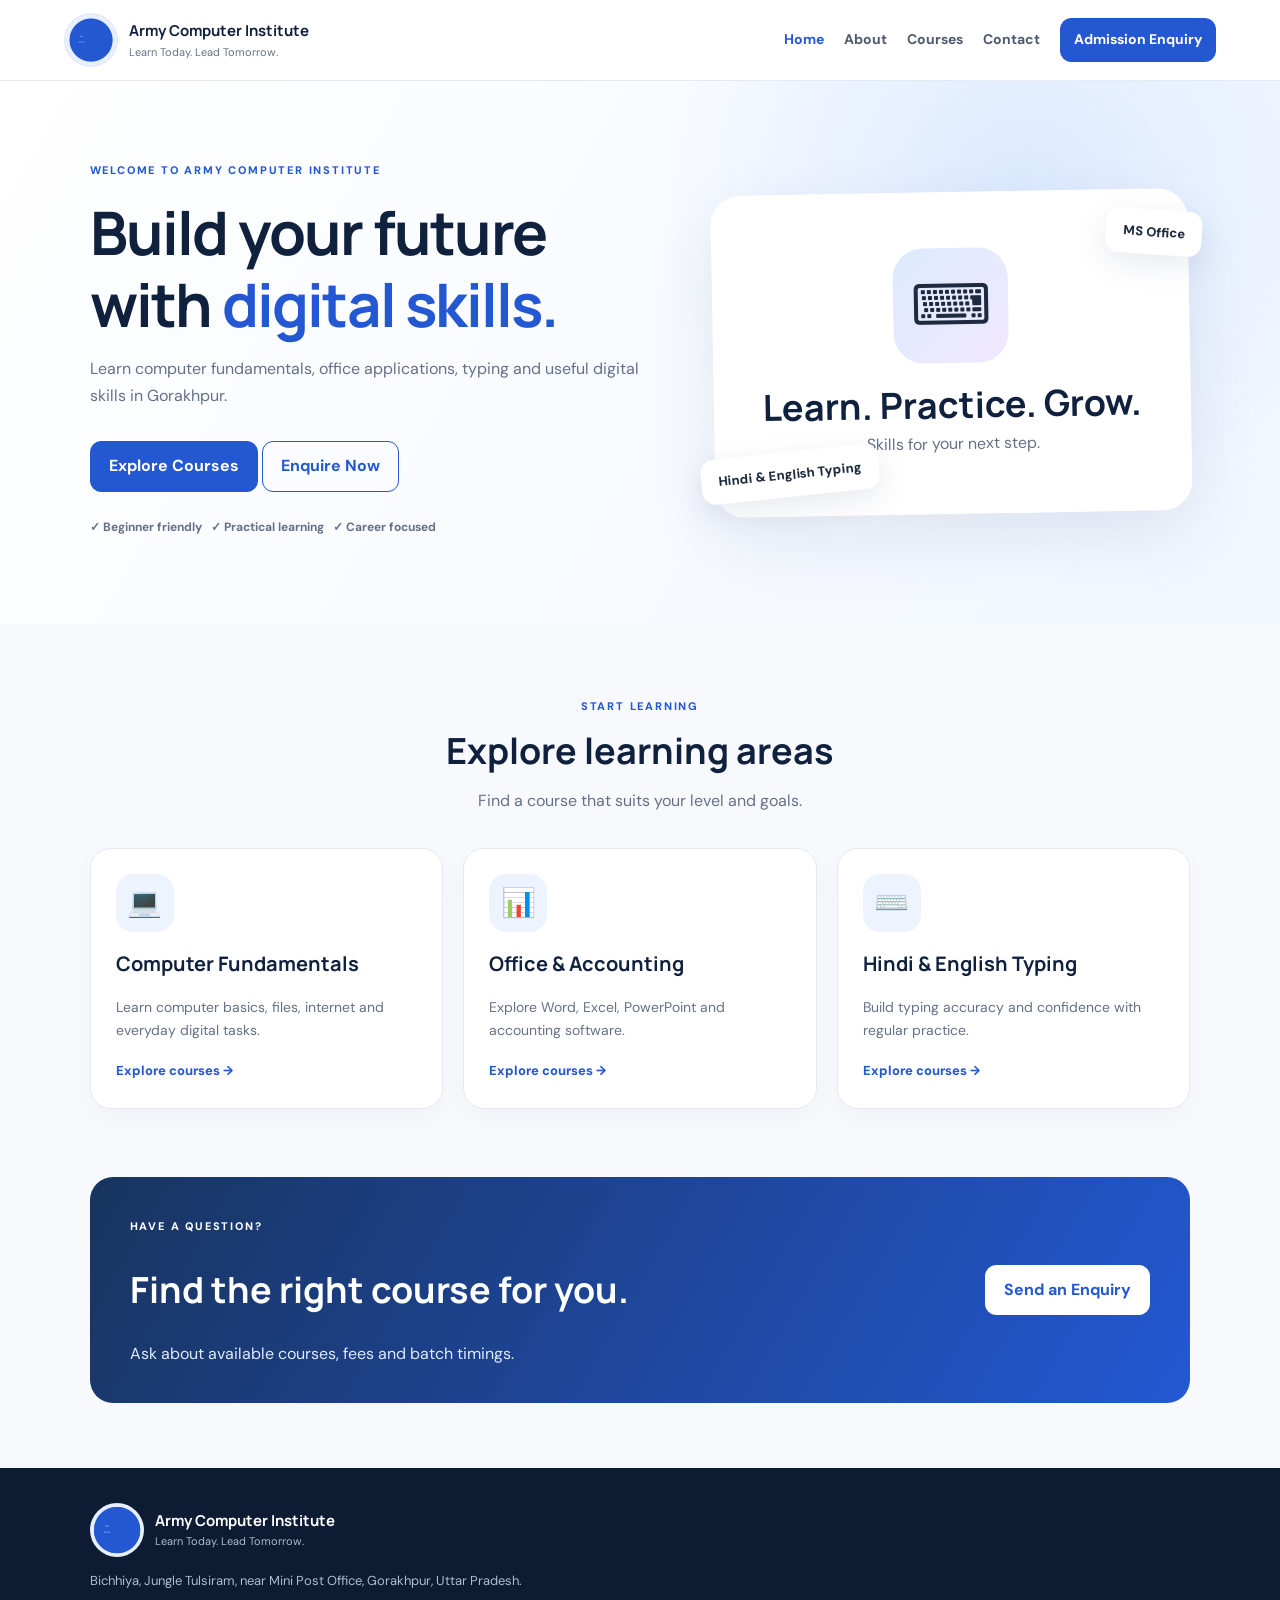
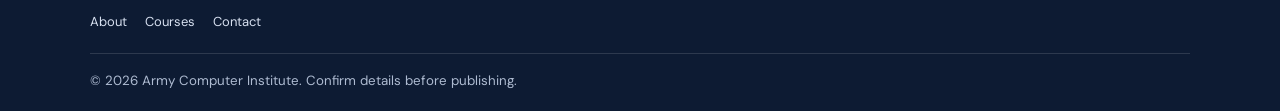
==== index.html @ e4c2ee82 "Add files via upload" ====
<!doctype html>
<html lang="en"><head><meta charset="utf-8"><meta name="viewport" content="width=device-width,initial-scale=1"><title>Army Computer Institute | Gorakhpur</title><meta name="description" content="Army Computer Institute, Gorakhpur"><link rel="stylesheet" href="style.css"></head>
<body>
<header class="header"><a class="brand" href="index.html"><img src="https://raw.githubusercontent.com/Ashu90435/Ranahospital.Pvt.Ltd/main/7r7X40eDjlGUJ5W9hp7Cj-E1MOjRPTJ9r-GnNkoSWgSMCJ8UWKbyt_n__kvrglO5K_FCkZRWvxWpUvMWxnzoPvBnDhtnYgzHVrIO87v7nGGfzzAjzsluw9jUwIS6dEZkWaQte8ikvAFmJSBgccaZaBziY3L7Yx9CqR-CvTW-zD0.jpg" alt="Institute DP" onerror="this.src='assets/institute-logo.jpg'"><span><b>Army Computer Institute</b><small>Learn Today. Lead Tomorrow.</small></span></a><button class="menu" aria-label="Toggle navigation">☰</button><nav><a class="active" href="index.html">Home</a><a href="about.html">About</a><a href="courses.html">Courses</a><a href="contact.html">Contact</a><a class="pill" href="contact.html#enquiry">Admission Enquiry</a></nav></header>
<main><section class="hero"><div><label>WELCOME TO ARMY COMPUTER INSTITUTE</label><h1>Build your future with <em>digital skills.</em></h1><p>Learn computer fundamentals, office applications, typing and useful digital skills in Gorakhpur.</p><a class="btn" href="courses.html">Explore Courses</a> <a class="btn ghost" href="contact.html#enquiry">Enquire Now</a><p class="checks">✓ Beginner friendly &nbsp; ✓ Practical learning &nbsp; ✓ Career focused</p></div><div class="hero-art"><div class="big-icon">⌨</div><h2>Learn. Practice. Grow.</h2><p>Skills for your next step.</p><span class="float one">MS Office</span><span class="float two">Hindi & English Typing</span></div></section>
<section class="section"><div class="heading"><label>START LEARNING</label><h2>Explore learning areas</h2><p>Find a course that suits your level and goals.</p></div><div class="grid"><article class="card"><div class="icon">💻</div><h3>Computer Fundamentals</h3><p>Learn computer basics, files, internet and everyday digital tasks.</p><a href="courses.html#fundamentals">Explore courses →</a></article><article class="card"><div class="icon">📊</div><h3>Office & Accounting</h3><p>Explore Word, Excel, PowerPoint and accounting software.</p><a href="courses.html#office">Explore courses →</a></article><article class="card"><div class="icon">⌨️</div><h3>Hindi & English Typing</h3><p>Build typing accuracy and confidence with regular practice.</p><a href="courses.html#typing">Explore courses →</a></article></div></section>
<section class="callout"><div><label>HAVE A QUESTION?</label><h2>Find the right course for you.</h2><p>Ask about available courses, fees and batch timings.</p></div><a class="btn white" href="contact.html#enquiry">Send an Enquiry</a></section></main>
<footer><div class="foot-brand"><img src="https://raw.githubusercontent.com/Ashu90435/Ranahospital.Pvt.Ltd/main/7r7X40eDjlGUJ5W9hp7Cj-E1MOjRPTJ9r-GnNkoSWgSMCJ8UWKbyt_n__kvrglO5K_FCkZRWvxWpUvMWxnzoPvBnDhtnYgzHVrIO87v7nGGfzzAjzsluw9jUwIS6dEZkWaQte8ikvAFmJSBgccaZaBziY3L7Yx9CqR-CvTW-zD0.jpg" alt="" onerror="this.src='assets/institute-logo.jpg'"><div><b>Army Computer Institute</b><small>Learn Today. Lead Tomorrow.</small></div></div><p>Bichhiya, Jungle Tulsiram, near Mini Post Office, Gorakhpur, Uttar Pradesh.</p><div class="foot-links"><a href="about.html">About</a><a href="courses.html">Courses</a><a href="contact.html">Contact</a></div><small>© <span class="year"></span> Army Computer Institute. Confirm details before publishing.</small></footer><script src="script.js"></script></body></html>
---- style.css ----
@import url('https://fonts.googleapis.com/css2?family=DM+Sans:wght@400;500;600;700&family=Manrope:wght@400;500;600;700;800&display=swap');
:root{--blue:#2458d3;--navy:#10213d;--ink:#1d2a40;--muted:#657188;--line:#e4eaf2;--bg:#f7f9fd}*{box-sizing:border-box}html{scroll-behavior:smooth}body{margin:0;background:var(--bg);color:var(--ink);font-family:'DM Sans',Arial,sans-serif;line-height:1.65}a{color:inherit;text-decoration:none}h1,h2,h3{font-family:Manrope,Arial,sans-serif;color:var(--navy);line-height:1.2}h1{font-size:clamp(36px,5vw,60px);letter-spacing:-1.8px;margin:14px 0}h1 em{font-style:normal;color:var(--blue)}h2{font-size:clamp(26px,3vw,36px)}h3{font-size:20px}.header{position:sticky;top:0;z-index:10;display:flex;justify-content:space-between;align-items:center;gap:18px;padding:13px 5vw;background:#ffffffed;border-bottom:1px solid var(--line);backdrop-filter:blur(10px)}.brand{display:flex;align-items:center;gap:11px}.brand img,.foot-brand img{width:54px;height:54px;object-fit:cover;border-radius:50%;border:2px solid #e3eaff;background:#fff}.brand span,.foot-brand div{display:flex;flex-direction:column;line-height:1.3}.brand b,.foot-brand b{font-family:Manrope,sans-serif;font-size:15px;color:var(--navy)}.brand small,.foot-brand small{font-size:11px;color:var(--muted);margin-top:4px}.header nav{display:flex;align-items:center;gap:20px;font-size:14px;font-weight:700}.header nav a:not(.pill){color:#4e5a70}.header nav a.active,.header nav a:hover{color:var(--blue)}.pill,.btn{display:inline-flex;justify-content:center;align-items:center;padding:11px 18px;border-radius:11px;background:var(--blue);border:1px solid var(--blue);color:#fff!important;font-weight:700;cursor:pointer}.pill{padding:9px 13px}.btn:hover,.pill:hover{filter:brightness(1.08);transform:translateY(-1px)}.ghost{background:transparent;color:var(--blue)!important}.menu{display:none;border:0;border-radius:9px;padding:7px 12px;font-size:22px;background:#edf2ff}.hero{display:grid;grid-template-columns:1.1fr .9fr;gap:40px;align-items:center;padding:75px 7vw;min-height:500px;background:radial-gradient(circle at 80% 20%,#dceaff,transparent 33%),linear-gradient(120deg,#fff,#f1f6ff)}label{font-size:11px;font-weight:800;letter-spacing:1.8px;color:var(--blue)}.hero p,.page-hero p,.heading p,.callout p{color:var(--muted);font-size:16px}.hero .btn{margin-top:16px}.checks{font-size:12px!important;font-weight:700;margin-top:26px}.hero-art{position:relative;text-align:center;background:white;border:1px solid #fff;border-radius:30px;padding:55px 20px;box-shadow:0 25px 70px #142e5917;transform:rotate(-1deg)}.big-icon{display:grid;place-items:center;width:115px;height:115px;border-radius:30px;margin:auto;background:linear-gradient(135deg,#dceaff,#f1e8ff);font-size:56px}.hero-art h2{margin:20px 0 5px}.hero-art p{margin:0}.float{position:absolute;padding:12px 17px;border-radius:13px;background:#fff;box-shadow:0 10px 30px #132e5c18;font-weight:800;font-size:13px}.float.one{top:20px;right:-15px;transform:rotate(5deg)}.float.two{bottom:18px;left:-15px;transform:rotate(-5deg)}.section{padding:68px 7vw}.heading{text-align:center;margin:0 auto 34px;max-width:650px}.heading h2{margin:10px 0}.grid{display:grid;grid-template-columns:repeat(3,minmax(0,1fr));gap:20px}.card{background:white;border:1px solid var(--line);border-radius:21px;padding:25px;box-shadow:0 8px 28px #14243c08}.card p{font-size:14px;color:var(--muted)}.card>a{color:var(--blue);font-size:13px;font-weight:800}.icon{display:grid;place-items:center;width:58px;height:58px;background:#edf3ff;border-radius:17px;font-size:28px;margin-bottom:16px}.callout{margin:0 7vw 65px;padding:35px 40px;border-radius:23px;background:linear-gradient(120deg,#18345f,#2458d3);display:flex;justify-content:space-between;align-items:center;gap:25px;color:#fff}.callout h2,.callout label{color:#fff}.callout p{color:#e0e9ff;margin-bottom:0}.btn.white{background:#fff;color:var(--blue)!important;border-color:#fff}.page-hero{text-align:center;padding:60px 22px;background:linear-gradient(135deg,#edf4ff,#fff)}.page-hero h1{font-size:clamp(34px,4.5vw,50px)}.page-hero p{max-width:700px;margin:auto}.about{display:grid;grid-template-columns:.8fr 1.2fr;gap:45px;align-items:center}.photo-frame{padding:14px;border-radius:25px;background:#e5eeff}.photo-frame img{width:100%;height:370px;object-fit:cover;border-radius:16px;background:#fff}.info{display:flex;gap:15px;padding:10px 0;border-bottom:1px solid var(--line)}.info b{min-width:100px;color:var(--navy)}.info span{color:var(--muted)}.filters{display:flex;justify-content:center;flex-wrap:wrap;gap:10px;margin-bottom:28px}.filter{border:1px solid var(--line);border-radius:30px;background:white;padding:10px 18px;font-weight:700;cursor:pointer}.filter.active{background:var(--blue);color:white;border-color:var(--blue)}.tag{display:inline-block;padding:4px 9px;border-radius:30px;background:#edf3ff;color:var(--blue);font-size:11px;text-transform:uppercase;font-weight:800}.course[hidden]{display:none}.notice{background:#fff8e7;color:#70551b;border:1px solid #f1dfad;border-radius:12px;padding:14px;font-size:13px;margin-top:24px}.contact-layout{display:grid;grid-template-columns:.85fr 1.15fr;gap:24px;align-items:start}.form{display:flex;flex-direction:column;gap:9px}.form label{letter-spacing:0;font-size:13px}.form input,.form select,.form textarea{width:100%;padding:12px;border:1px solid #d7e0ee;border-radius:10px;font:inherit;margin-bottom:6px}.muted{color:var(--muted)}.small{font-size:12px}footer{background:#0d1b33;color:#d7e0f0;padding:35px 7vw 20px}footer p{color:#aebbd1;font-size:13px}.foot-brand{display:flex;align-items:center;gap:11px}.foot-brand img{border:0}.foot-brand b{color:white}.foot-brand small{color:#aebbd1}.foot-links{display:flex;gap:18px;margin:20px 0;font-size:13px}footer>small{display:block;border-top:1px solid #ffffff22;padding-top:16px;color:#aebbd1}
@media(max-width:850px){.header{flex-wrap:wrap}.menu{display:block}.header nav{display:none;flex-basis:100%;flex-direction:column;align-items:stretch;gap:6px;padding:10px 0}.header nav.open{display:flex}.header nav a:not(.pill){padding:8px}.hero{grid-template-columns:1fr;padding:50px 6vw;gap:28px}.grid{grid-template-columns:repeat(2,minmax(0,1fr))}.about,.contact-layout{grid-template-columns:1fr}.photo-frame{max-width:500px}.callout{margin:0 5vw 45px;align-items:flex-start;flex-direction:column}}
@media(max-width:560px){.brand img{width:45px;height:45px}.brand b{font-size:13px}.hero{padding:42px 22px}.grid{grid-template-columns:1fr}.section{padding:48px 20px}.page-hero{padding:45px 20px}.callout{padding:26px;margin-left:20px;margin-right:20px}.float.one{right:-6px}.float.two{left:-6px}.photo-frame img{height:280px}.info{flex-direction:column;gap:3px}footer{padding:28px 22px 18px}}
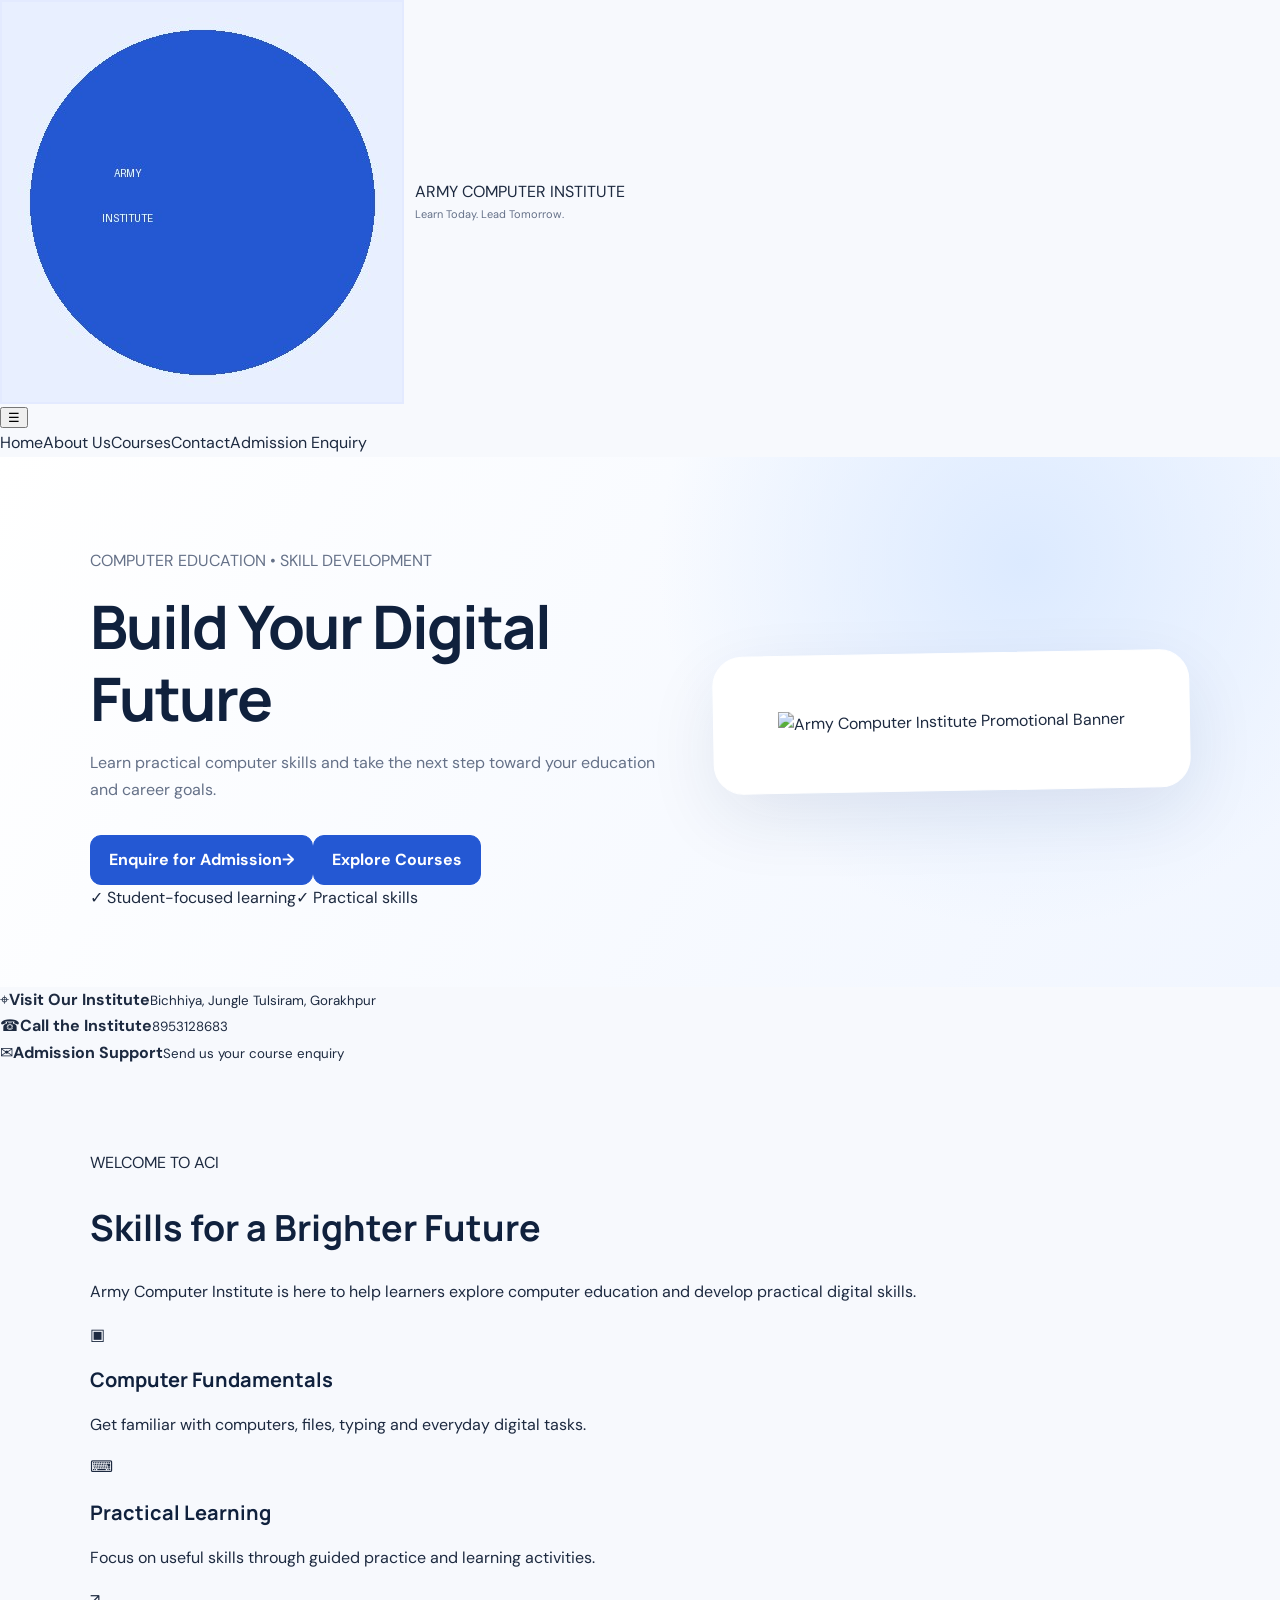
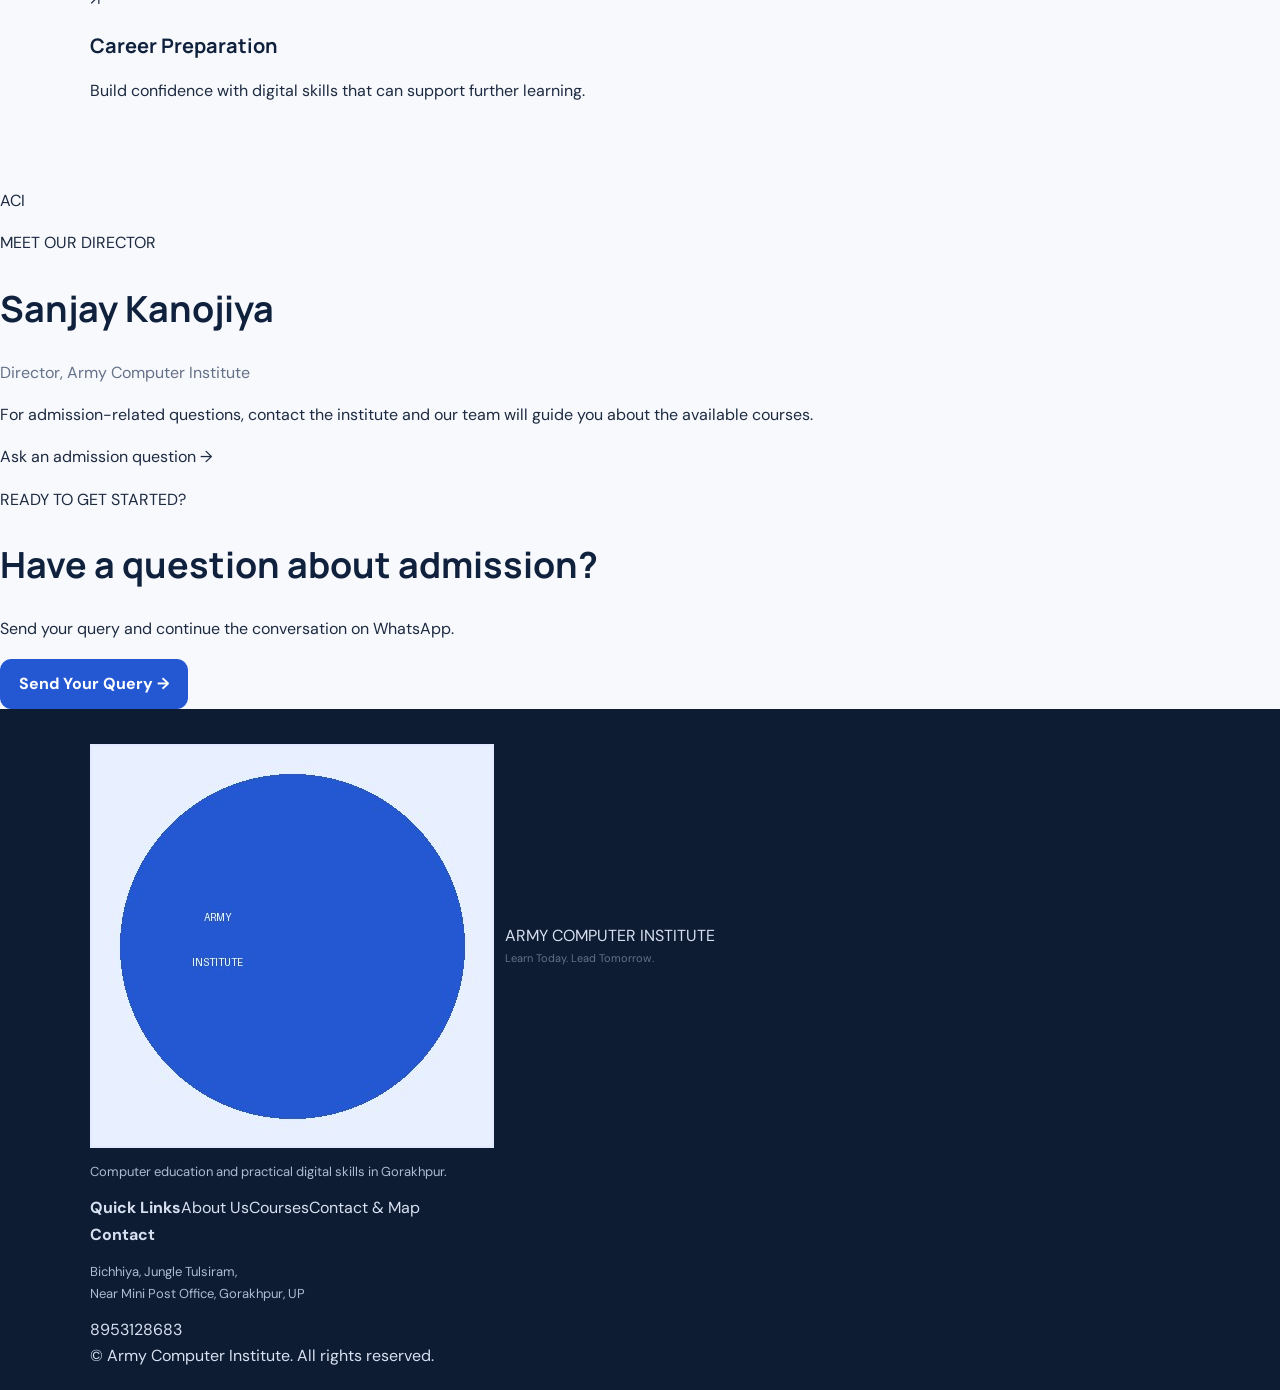
==== commit 8195b4c4: "Update index.html" ====
--- a/index.html
+++ b/index.html
@@ -1,8 +1,15 @@
 <!doctype html>
-<html lang="en"><head><meta charset="utf-8"><meta name="viewport" content="width=device-width,initial-scale=1"><title>Army Computer Institute | Gorakhpur</title><meta name="description" content="Army Computer Institute, Gorakhpur"><link rel="stylesheet" href="style.css"></head>
-<body>
-<header class="header"><a class="brand" href="index.html"><img src="https://raw.githubusercontent.com/Ashu90435/Ranahospital.Pvt.Ltd/main/7r7X40eDjlGUJ5W9hp7Cj-E1MOjRPTJ9r-GnNkoSWgSMCJ8UWKbyt_n__kvrglO5K_FCkZRWvxWpUvMWxnzoPvBnDhtnYgzHVrIO87v7nGGfzzAjzsluw9jUwIS6dEZkWaQte8ikvAFmJSBgccaZaBziY3L7Yx9CqR-CvTW-zD0.jpg" alt="Institute DP" onerror="this.src='assets/institute-logo.jpg'"><span><b>Army Computer Institute</b><small>Learn Today. Lead Tomorrow.</small></span></a><button class="menu" aria-label="Toggle navigation">☰</button><nav><a class="active" href="index.html">Home</a><a href="about.html">About</a><a href="courses.html">Courses</a><a href="contact.html">Contact</a><a class="pill" href="contact.html#enquiry">Admission Enquiry</a></nav></header>
-<main><section class="hero"><div><label>WELCOME TO ARMY COMPUTER INSTITUTE</label><h1>Build your future with <em>digital skills.</em></h1><p>Learn computer fundamentals, office applications, typing and useful digital skills in Gorakhpur.</p><a class="btn" href="courses.html">Explore Courses</a> <a class="btn ghost" href="contact.html#enquiry">Enquire Now</a><p class="checks">✓ Beginner friendly &nbsp; ✓ Practical learning &nbsp; ✓ Career focused</p></div><div class="hero-art"><div class="big-icon">⌨</div><h2>Learn. Practice. Grow.</h2><p>Skills for your next step.</p><span class="float one">MS Office</span><span class="float two">Hindi & English Typing</span></div></section>
-<section class="section"><div class="heading"><label>START LEARNING</label><h2>Explore learning areas</h2><p>Find a course that suits your level and goals.</p></div><div class="grid"><article class="card"><div class="icon">💻</div><h3>Computer Fundamentals</h3><p>Learn computer basics, files, internet and everyday digital tasks.</p><a href="courses.html#fundamentals">Explore courses →</a></article><article class="card"><div class="icon">📊</div><h3>Office & Accounting</h3><p>Explore Word, Excel, PowerPoint and accounting software.</p><a href="courses.html#office">Explore courses →</a></article><article class="card"><div class="icon">⌨️</div><h3>Hindi & English Typing</h3><p>Build typing accuracy and confidence with regular practice.</p><a href="courses.html#typing">Explore courses →</a></article></div></section>
-<section class="callout"><div><label>HAVE A QUESTION?</label><h2>Find the right course for you.</h2><p>Ask about available courses, fees and batch timings.</p></div><a class="btn white" href="contact.html#enquiry">Send an Enquiry</a></section></main>
-<footer><div class="foot-brand"><img src="https://raw.githubusercontent.com/Ashu90435/Ranahospital.Pvt.Ltd/main/7r7X40eDjlGUJ5W9hp7Cj-E1MOjRPTJ9r-GnNkoSWgSMCJ8UWKbyt_n__kvrglO5K_FCkZRWvxWpUvMWxnzoPvBnDhtnYgzHVrIO87v7nGGfzzAjzsluw9jUwIS6dEZkWaQte8ikvAFmJSBgccaZaBziY3L7Yx9CqR-CvTW-zD0.jpg" alt="" onerror="this.src='assets/institute-logo.jpg'"><div><b>Army Computer Institute</b><small>Learn Today. Lead Tomorrow.</small></div></div><p>Bichhiya, Jungle Tulsiram, near Mini Post Office, Gorakhpur, Uttar Pradesh.</p><div class="foot-links"><a href="about.html">About</a><a href="courses.html">Courses</a><a href="contact.html">Contact</a></div><small>© <span class="year"></span> Army Computer Institute. Confirm details before publishing.</small></footer><script src="script.js"></script></body></html>+<html lang="en">
+<head>
+<meta charset="utf-8"><meta name="viewport" content="width=device-width, initial-scale=1">
+<title>Army Computer Institute | Gorakhpur</title><link rel="stylesheet" href="style.css">
+<style>.brand-icon.logo-image-wrap{display:inline-flex;align-items:center;justify-content:center;overflow:hidden;padding:0;background:transparent}.brand-icon.logo-image-wrap img{display:block;width:100%;height:100%;object-fit:cover;border-radius:inherit}</style>
+</head><body>
+<header class="topbar"><a class="brand" href="index.html"><span class="brand-icon logo-image-wrap"><img src="assets/institute-logo.jpg" alt="Army Computer Institute logo"></span><span>ARMY COMPUTER INSTITUTE<small>Learn Today. Lead Tomorrow.</small></span></a><button class="menu-toggle" aria-label="Toggle menu" onclick="document.querySelector('.nav').classList.toggle('show')">☰</button><nav class="nav"><a class="active" href="index.html">Home</a><a href="about.html">About Us</a><a href="courses.html">Courses</a><a href="contact.html">Contact</a><a class="nav-cta" href="contact.html#enquiry">Admission Enquiry</a></nav></header>
+<main>
+<section class="hero"><div class="hero-content"><p class="eyebrow">COMPUTER EDUCATION • SKILL DEVELOPMENT</p><h1>Build Your <span>Digital Future</span></h1><p class="hero-copy">Learn practical computer skills and take the next step toward your education and career goals.</p><div class="hero-actions"><a class="btn primary" href="contact.html#enquiry">Enquire for Admission <span>→</span></a><a class="btn outline" href="courses.html">Explore Courses</a></div><div class="hero-meta"><span>✓ Student-focused learning</span><span>✓ Practical skills</span></div></div><div class="hero-art banner-image"><img src="https://raw.githubusercontent.com/Ashu90435/Ranahospital.Pvt.Ltd/main/Army%20Computer%20Institute%20Promotional%20Banner.png" alt="Army Computer Institute Promotional Banner"></div></section>
+<section class="quick-info"><div><span class="info-icon">⌖</span><span><b>Visit Our Institute</b><small>Bichhiya, Jungle Tulsiram, Gorakhpur</small></span></div><div><span class="info-icon">☎</span><span><b>Call the Institute</b><small>8953128683</small></span></div><div><span class="info-icon">✉</span><span><b>Admission Support</b><small>Send us your course enquiry</small></span></div></section>
+<section class="section"><div class="section-heading"><p class="eyebrow">WELCOME TO ACI</p><h2>Skills for a <span>Brighter Future</span></h2><p>Army Computer Institute is here to help learners explore computer education and develop practical digital skills.</p></div><div class="feature-grid"><article class="feature-card"><div class="feature-icon">▣</div><h3>Computer Fundamentals</h3><p>Get familiar with computers, files, typing and everyday digital tasks.</p></article><article class="feature-card"><div class="feature-icon">⌨</div><h3>Practical Learning</h3><p>Focus on useful skills through guided practice and learning activities.</p></article><article class="feature-card"><div class="feature-icon">↗</div><h3>Career Preparation</h3><p>Build confidence with digital skills that can support further learning.</p></article></div></section>
+<section class="director"><div class="director-mark">ACI</div><div><p class="eyebrow">MEET OUR DIRECTOR</p><h2>Sanjay Kanojiya</h2><p class="muted">Director, Army Computer Institute</p><p>For admission-related questions, contact the institute and our team will guide you about the available courses.</p><a class="text-link" href="contact.html#enquiry">Ask an admission question →</a></div></section>
+<section class="cta-band"><div><p class="eyebrow">READY TO GET STARTED?</p><h2>Have a question about admission?</h2><p>Send your query and continue the conversation on WhatsApp.</p></div><a class="btn light" href="contact.html#enquiry">Send Your Query →</a></section>
+</main><footer class="footer"><div><a class="brand footer-brand" href="index.html"><span class="brand-icon logo-image-wrap"><img src="assets/institute-logo.jpg" alt="Army Computer Institute logo"></span><span>ARMY COMPUTER INSTITUTE<small>Learn Today. Lead Tomorrow.</small></span></a><p>Computer education and practical digital skills in Gorakhpur.</p></div><div><b>Quick Links</b><a href="about.html">About Us</a><a href="courses.html">Courses</a><a href="contact.html">Contact & Map</a></div><div><b>Contact</b><p>Bichhiya, Jungle Tulsiram,<br>Near Mini Post Office, Gorakhpur, UP</p><a href="tel:+918953128683">8953128683</a></div><div class="copyright">© <span id="year"></span> Army Computer Institute. All rights reserved.</div></footer><script src="script.js"></script></body></html>
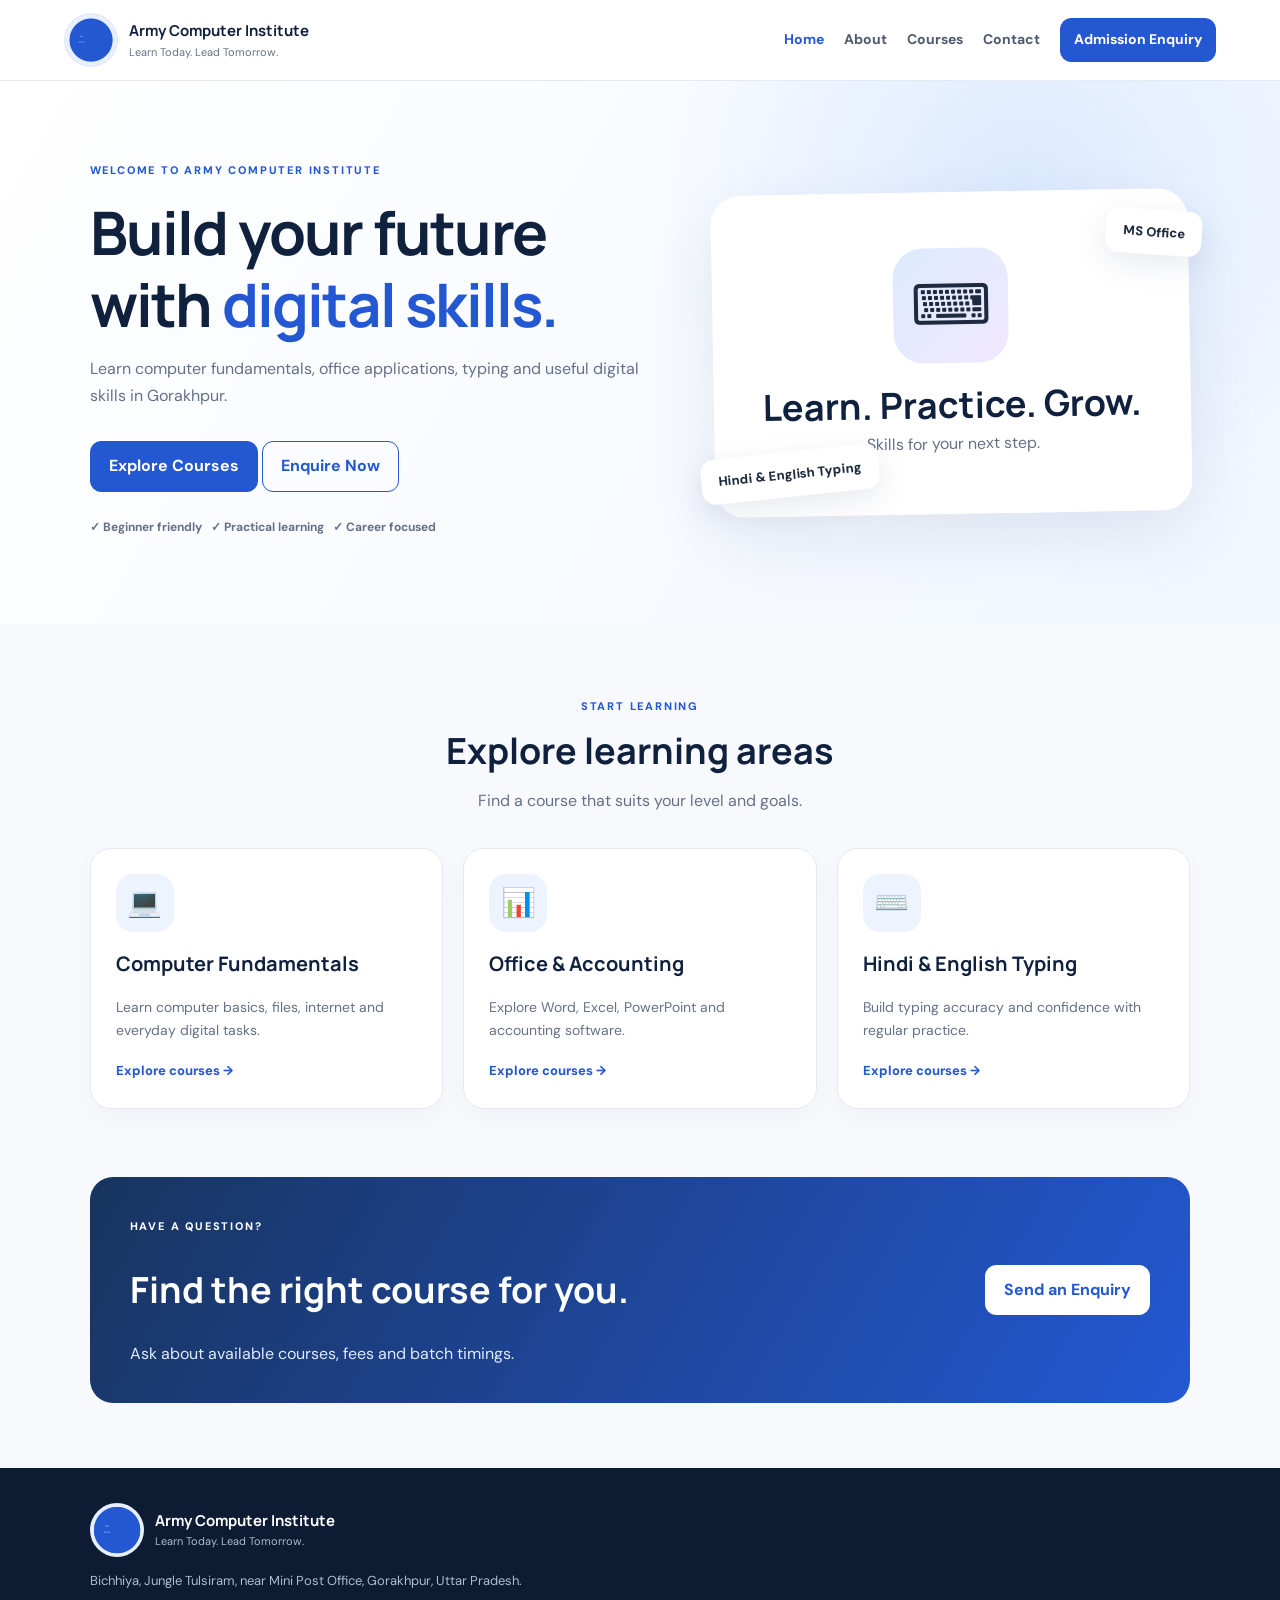
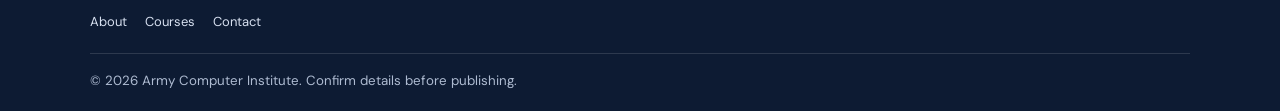
==== commit 1d73058a: "Refactor index.html for accessibility and structure Updated HTML structure and improved accessibilit" ====
--- a/index.html
+++ b/index.html
@@ -1,15 +1,8 @@
 <!doctype html>
-<html lang="en">
-<head>
-<meta charset="utf-8"><meta name="viewport" content="width=device-width, initial-scale=1">
-<title>Army Computer Institute | Gorakhpur</title><link rel="stylesheet" href="style.css">
-<style>.brand-icon.logo-image-wrap{display:inline-flex;align-items:center;justify-content:center;overflow:hidden;padding:0;background:transparent}.brand-icon.logo-image-wrap img{display:block;width:100%;height:100%;object-fit:cover;border-radius:inherit}</style>
-</head><body>
-<header class="topbar"><a class="brand" href="index.html"><span class="brand-icon logo-image-wrap"><img src="assets/institute-logo.jpg" alt="Army Computer Institute logo"></span><span>ARMY COMPUTER INSTITUTE<small>Learn Today. Lead Tomorrow.</small></span></a><button class="menu-toggle" aria-label="Toggle menu" onclick="document.querySelector('.nav').classList.toggle('show')">☰</button><nav class="nav"><a class="active" href="index.html">Home</a><a href="about.html">About Us</a><a href="courses.html">Courses</a><a href="contact.html">Contact</a><a class="nav-cta" href="contact.html#enquiry">Admission Enquiry</a></nav></header>
-<main>
-<section class="hero"><div class="hero-content"><p class="eyebrow">COMPUTER EDUCATION • SKILL DEVELOPMENT</p><h1>Build Your <span>Digital Future</span></h1><p class="hero-copy">Learn practical computer skills and take the next step toward your education and career goals.</p><div class="hero-actions"><a class="btn primary" href="contact.html#enquiry">Enquire for Admission <span>→</span></a><a class="btn outline" href="courses.html">Explore Courses</a></div><div class="hero-meta"><span>✓ Student-focused learning</span><span>✓ Practical skills</span></div></div><div class="hero-art banner-image"><img src="https://raw.githubusercontent.com/Ashu90435/Ranahospital.Pvt.Ltd/main/Army%20Computer%20Institute%20Promotional%20Banner.png" alt="Army Computer Institute Promotional Banner"></div></section>
-<section class="quick-info"><div><span class="info-icon">⌖</span><span><b>Visit Our Institute</b><small>Bichhiya, Jungle Tulsiram, Gorakhpur</small></span></div><div><span class="info-icon">☎</span><span><b>Call the Institute</b><small>8953128683</small></span></div><div><span class="info-icon">✉</span><span><b>Admission Support</b><small>Send us your course enquiry</small></span></div></section>
-<section class="section"><div class="section-heading"><p class="eyebrow">WELCOME TO ACI</p><h2>Skills for a <span>Brighter Future</span></h2><p>Army Computer Institute is here to help learners explore computer education and develop practical digital skills.</p></div><div class="feature-grid"><article class="feature-card"><div class="feature-icon">▣</div><h3>Computer Fundamentals</h3><p>Get familiar with computers, files, typing and everyday digital tasks.</p></article><article class="feature-card"><div class="feature-icon">⌨</div><h3>Practical Learning</h3><p>Focus on useful skills through guided practice and learning activities.</p></article><article class="feature-card"><div class="feature-icon">↗</div><h3>Career Preparation</h3><p>Build confidence with digital skills that can support further learning.</p></article></div></section>
-<section class="director"><div class="director-mark">ACI</div><div><p class="eyebrow">MEET OUR DIRECTOR</p><h2>Sanjay Kanojiya</h2><p class="muted">Director, Army Computer Institute</p><p>For admission-related questions, contact the institute and our team will guide you about the available courses.</p><a class="text-link" href="contact.html#enquiry">Ask an admission question →</a></div></section>
-<section class="cta-band"><div><p class="eyebrow">READY TO GET STARTED?</p><h2>Have a question about admission?</h2><p>Send your query and continue the conversation on WhatsApp.</p></div><a class="btn light" href="contact.html#enquiry">Send Your Query →</a></section>
-</main><footer class="footer"><div><a class="brand footer-brand" href="index.html"><span class="brand-icon logo-image-wrap"><img src="assets/institute-logo.jpg" alt="Army Computer Institute logo"></span><span>ARMY COMPUTER INSTITUTE<small>Learn Today. Lead Tomorrow.</small></span></a><p>Computer education and practical digital skills in Gorakhpur.</p></div><div><b>Quick Links</b><a href="about.html">About Us</a><a href="courses.html">Courses</a><a href="contact.html">Contact & Map</a></div><div><b>Contact</b><p>Bichhiya, Jungle Tulsiram,<br>Near Mini Post Office, Gorakhpur, UP</p><a href="tel:+918953128683">8953128683</a></div><div class="copyright">© <span id="year"></span> Army Computer Institute. All rights reserved.</div></footer><script src="script.js"></script></body></html>
+<html lang="en"><head><meta charset="utf-8"><meta name="viewport" content="width=device-width,initial-scale=1"><title>Army Computer Institute | Gorakhpur</title><meta name="description" content="Army Computer Institute, Gorakhpur"><link rel="stylesheet" href="style.css"></head>
+<body>
+<header class="header"><a class="brand" href="index.html"><img src="https://raw.githubusercontent.com/Ashu90435/Ranahospital.Pvt.Ltd/main/7r7X40eDjlGUJ5W9hp7Cj-E1MOjRPTJ9r-GnNkoSWgSMCJ8UWKbyt_n__kvrglO5K_FCkZRWvxWpUvMWxnzoPvBnDhtnYgzHVrIO87v7nGGfzzAjzsluw9jUwIS6dEZkWaQte8ikvAFmJSBgccaZaBziY3L7Yx9CqR-CvTW-zD0.jpg" alt="Institute DP" onerror="this.src='assets/institute-logo.jpg'"><span><b>Army Computer Institute</b><small>Learn Today. Lead Tomorrow.</small></span></a><button class="menu" aria-label="Toggle navigation">☰</button><nav><a class="active" href="index.html">Home</a><a href="about.html">About</a><a href="courses.html">Courses</a><a href="contact.html">Contact</a><a class="pill" href="contact.html#enquiry">Admission Enquiry</a></nav></header>
+<main><section class="hero"><div><label>WELCOME TO ARMY COMPUTER INSTITUTE</label><h1>Build your future with <em>digital skills.</em></h1><p>Learn computer fundamentals, office applications, typing and useful digital skills in Gorakhpur.</p><a class="btn" href="courses.html">Explore Courses</a> <a class="btn ghost" href="contact.html#enquiry">Enquire Now</a><p class="checks">✓ Beginner friendly &nbsp; ✓ Practical learning &nbsp; ✓ Career focused</p></div><div class="hero-art"><div class="big-icon">⌨</div><h2>Learn. Practice. Grow.</h2><p>Skills for your next step.</p><span class="float one">MS Office</span><span class="float two">Hindi & English Typing</span></div></section>
+<section class="section"><div class="heading"><label>START LEARNING</label><h2>Explore learning areas</h2><p>Find a course that suits your level and goals.</p></div><div class="grid"><article class="card"><div class="icon">💻</div><h3>Computer Fundamentals</h3><p>Learn computer basics, files, internet and everyday digital tasks.</p><a href="courses.html#fundamentals">Explore courses →</a></article><article class="card"><div class="icon">📊</div><h3>Office & Accounting</h3><p>Explore Word, Excel, PowerPoint and accounting software.</p><a href="courses.html#office">Explore courses →</a></article><article class="card"><div class="icon">⌨️</div><h3>Hindi & English Typing</h3><p>Build typing accuracy and confidence with regular practice.</p><a href="courses.html#typing">Explore courses →</a></article></div></section>
+<section class="callout"><div><label>HAVE A QUESTION?</label><h2>Find the right course for you.</h2><p>Ask about available courses, fees and batch timings.</p></div><a class="btn white" href="contact.html#enquiry">Send an Enquiry</a></section></main>
+<footer><div class="foot-brand"><img src="https://raw.githubusercontent.com/Ashu90435/Ranahospital.Pvt.Ltd/main/7r7X40eDjlGUJ5W9hp7Cj-E1MOjRPTJ9r-GnNkoSWgSMCJ8UWKbyt_n__kvrglO5K_FCkZRWvxWpUvMWxnzoPvBnDhtnYgzHVrIO87v7nGGfzzAjzsluw9jUwIS6dEZkWaQte8ikvAFmJSBgccaZaBziY3L7Yx9CqR-CvTW-zD0.jpg" alt="" onerror="this.src='assets/institute-logo.jpg'"><div><b>Army Computer Institute</b><small>Learn Today. Lead Tomorrow.</small></div></div><p>Bichhiya, Jungle Tulsiram, near Mini Post Office, Gorakhpur, Uttar Pradesh.</p><div class="foot-links"><a href="about.html">About</a><a href="courses.html">Courses</a><a href="contact.html">Contact</a></div><small>© <span class="year"></span> Army Computer Institute. Confirm details before publishing.</small></footer><script src="script.js"></script></body></html>
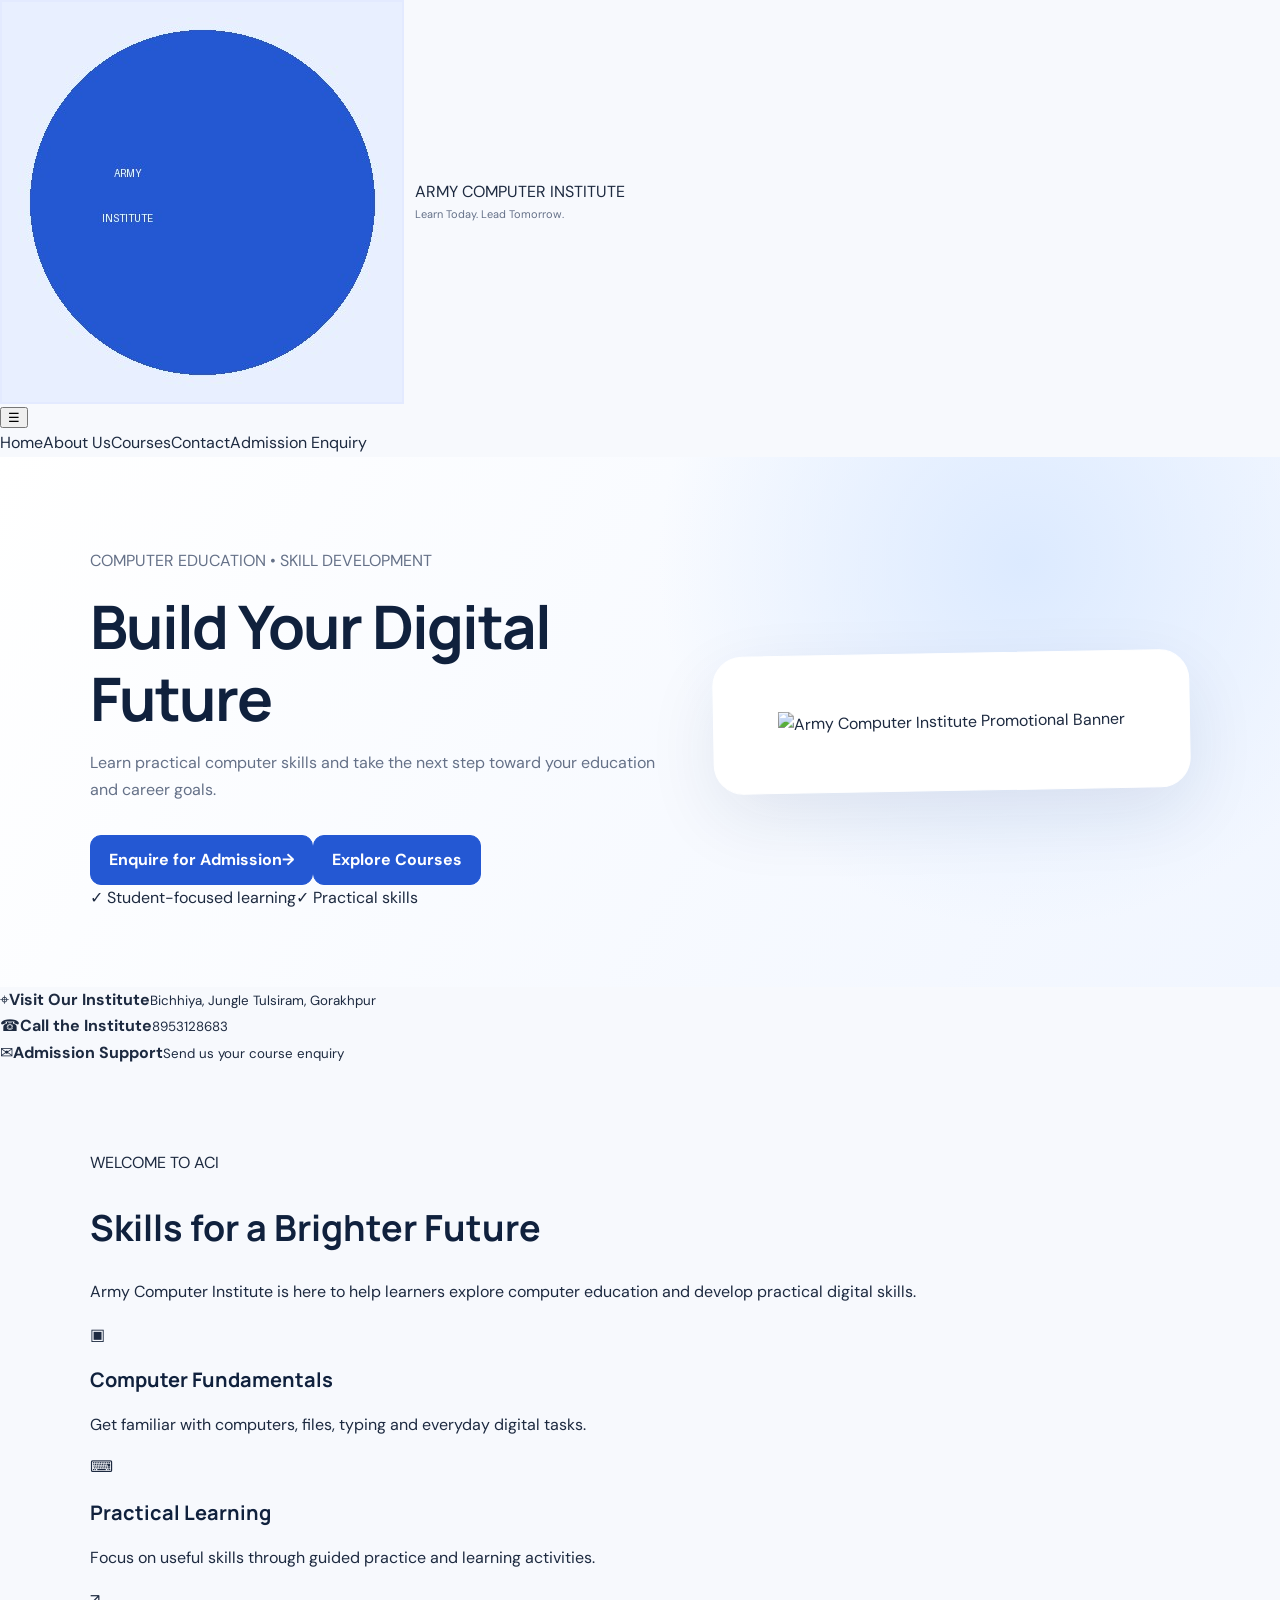
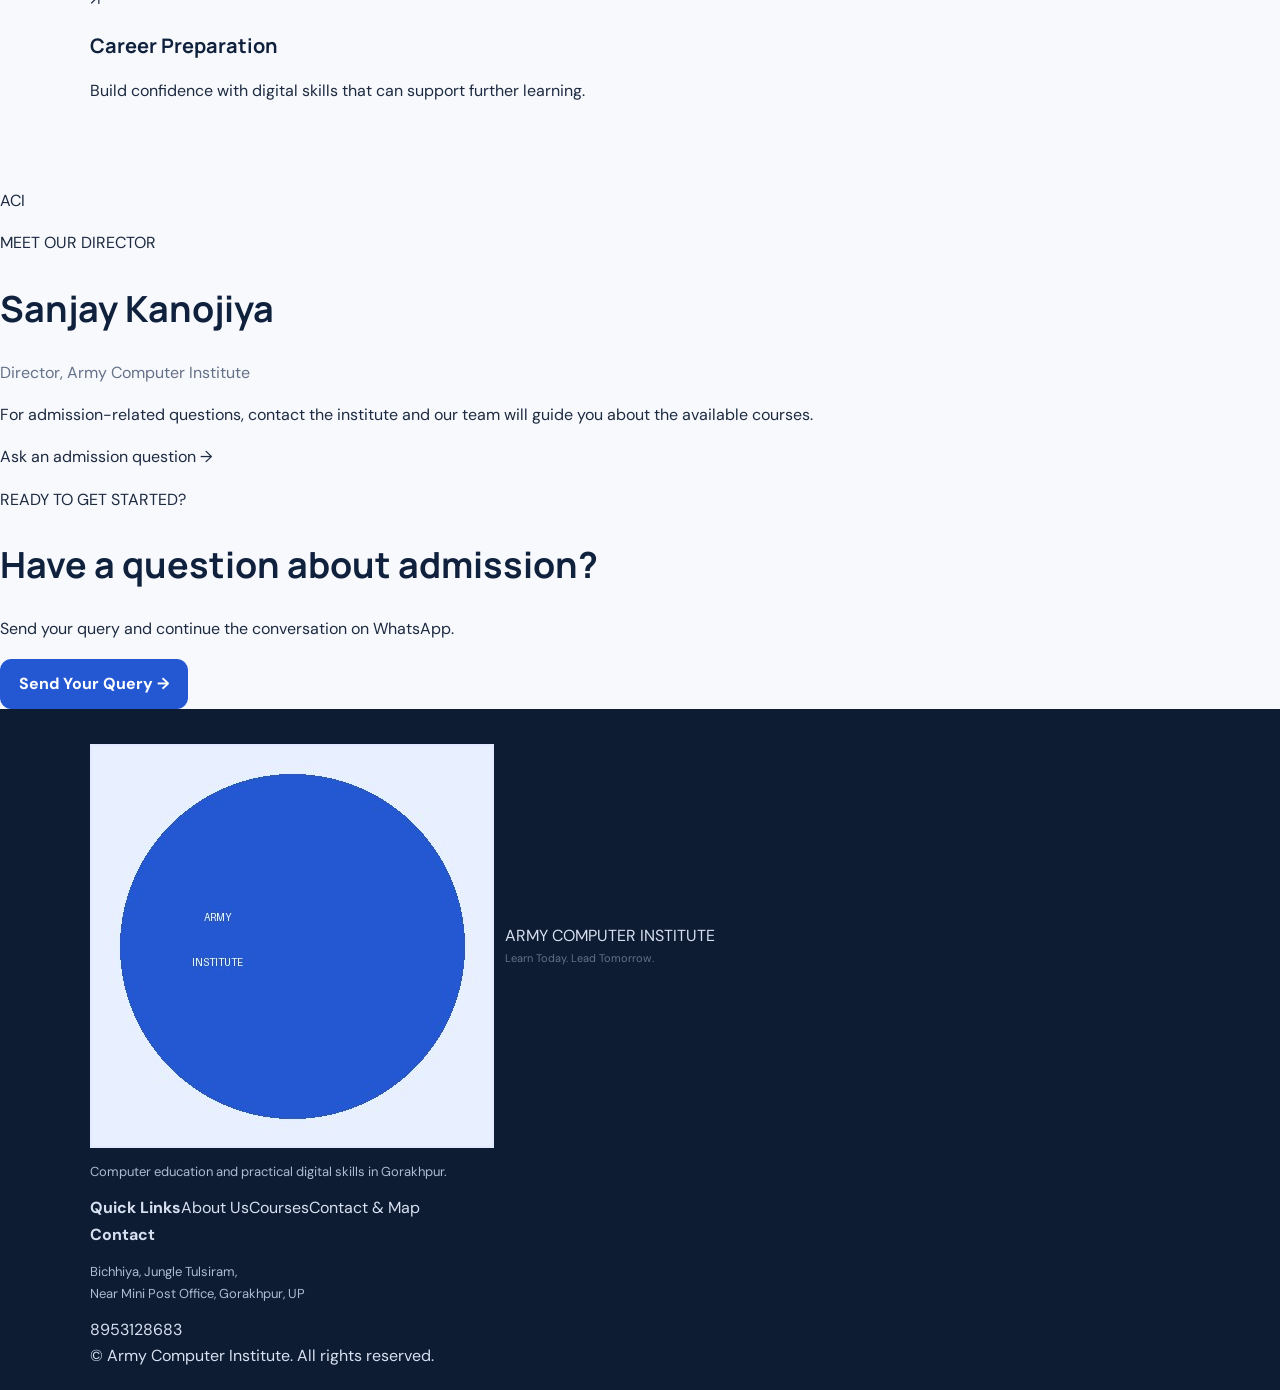
==== commit 3550b9a1: "Update index.html" ====
--- a/index.html
+++ b/index.html
@@ -1,8 +1,15 @@
 <!doctype html>
-<html lang="en"><head><meta charset="utf-8"><meta name="viewport" content="width=device-width,initial-scale=1"><title>Army Computer Institute | Gorakhpur</title><meta name="description" content="Army Computer Institute, Gorakhpur"><link rel="stylesheet" href="style.css"></head>
-<body>
-<header class="header"><a class="brand" href="index.html"><img src="https://raw.githubusercontent.com/Ashu90435/Ranahospital.Pvt.Ltd/main/7r7X40eDjlGUJ5W9hp7Cj-E1MOjRPTJ9r-GnNkoSWgSMCJ8UWKbyt_n__kvrglO5K_FCkZRWvxWpUvMWxnzoPvBnDhtnYgzHVrIO87v7nGGfzzAjzsluw9jUwIS6dEZkWaQte8ikvAFmJSBgccaZaBziY3L7Yx9CqR-CvTW-zD0.jpg" alt="Institute DP" onerror="this.src='assets/institute-logo.jpg'"><span><b>Army Computer Institute</b><small>Learn Today. Lead Tomorrow.</small></span></a><button class="menu" aria-label="Toggle navigation">☰</button><nav><a class="active" href="index.html">Home</a><a href="about.html">About</a><a href="courses.html">Courses</a><a href="contact.html">Contact</a><a class="pill" href="contact.html#enquiry">Admission Enquiry</a></nav></header>
-<main><section class="hero"><div><label>WELCOME TO ARMY COMPUTER INSTITUTE</label><h1>Build your future with <em>digital skills.</em></h1><p>Learn computer fundamentals, office applications, typing and useful digital skills in Gorakhpur.</p><a class="btn" href="courses.html">Explore Courses</a> <a class="btn ghost" href="contact.html#enquiry">Enquire Now</a><p class="checks">✓ Beginner friendly &nbsp; ✓ Practical learning &nbsp; ✓ Career focused</p></div><div class="hero-art"><div class="big-icon">⌨</div><h2>Learn. Practice. Grow.</h2><p>Skills for your next step.</p><span class="float one">MS Office</span><span class="float two">Hindi & English Typing</span></div></section>
-<section class="section"><div class="heading"><label>START LEARNING</label><h2>Explore learning areas</h2><p>Find a course that suits your level and goals.</p></div><div class="grid"><article class="card"><div class="icon">💻</div><h3>Computer Fundamentals</h3><p>Learn computer basics, files, internet and everyday digital tasks.</p><a href="courses.html#fundamentals">Explore courses →</a></article><article class="card"><div class="icon">📊</div><h3>Office & Accounting</h3><p>Explore Word, Excel, PowerPoint and accounting software.</p><a href="courses.html#office">Explore courses →</a></article><article class="card"><div class="icon">⌨️</div><h3>Hindi & English Typing</h3><p>Build typing accuracy and confidence with regular practice.</p><a href="courses.html#typing">Explore courses →</a></article></div></section>
-<section class="callout"><div><label>HAVE A QUESTION?</label><h2>Find the right course for you.</h2><p>Ask about available courses, fees and batch timings.</p></div><a class="btn white" href="contact.html#enquiry">Send an Enquiry</a></section></main>
-<footer><div class="foot-brand"><img src="https://raw.githubusercontent.com/Ashu90435/Ranahospital.Pvt.Ltd/main/7r7X40eDjlGUJ5W9hp7Cj-E1MOjRPTJ9r-GnNkoSWgSMCJ8UWKbyt_n__kvrglO5K_FCkZRWvxWpUvMWxnzoPvBnDhtnYgzHVrIO87v7nGGfzzAjzsluw9jUwIS6dEZkWaQte8ikvAFmJSBgccaZaBziY3L7Yx9CqR-CvTW-zD0.jpg" alt="" onerror="this.src='assets/institute-logo.jpg'"><div><b>Army Computer Institute</b><small>Learn Today. Lead Tomorrow.</small></div></div><p>Bichhiya, Jungle Tulsiram, near Mini Post Office, Gorakhpur, Uttar Pradesh.</p><div class="foot-links"><a href="about.html">About</a><a href="courses.html">Courses</a><a href="contact.html">Contact</a></div><small>© <span class="year"></span> Army Computer Institute. Confirm details before publishing.</small></footer><script src="script.js"></script></body></html>
+<html lang="en">
+<head>
+<meta charset="utf-8"><meta name="viewport" content="width=device-width, initial-scale=1">
+<title>Army Computer Institute | Gorakhpur</title><link rel="stylesheet" href="style.css">
+<style>.brand-icon.logo-image-wrap{display:inline-flex;align-items:center;justify-content:center;overflow:hidden;padding:0;background:transparent}.brand-icon.logo-image-wrap img{display:block;width:100%;height:100%;object-fit:cover;border-radius:inherit}</style>
+</head><body>
+<header class="topbar"><a class="brand" href="index.html"><span class="brand-icon logo-image-wrap"><img src="assets/institute-logo.jpg" alt="Army Computer Institute logo"></span><span>ARMY COMPUTER INSTITUTE<small>Learn Today. Lead Tomorrow.</small></span></a><button class="menu-toggle" aria-label="Toggle menu" onclick="document.querySelector('.nav').classList.toggle('show')">☰</button><nav class="nav"><a class="active" href="index.html">Home</a><a href="about.html">About Us</a><a href="courses.html">Courses</a><a href="contact.html">Contact</a><a class="nav-cta" href="contact.html#enquiry">Admission Enquiry</a></nav></header>
+<main>
+<section class="hero"><div class="hero-content"><p class="eyebrow">COMPUTER EDUCATION • SKILL DEVELOPMENT</p><h1>Build Your <span>Digital Future</span></h1><p class="hero-copy">Learn practical computer skills and take the next step toward your education and career goals.</p><div class="hero-actions"><a class="btn primary" href="contact.html#enquiry">Enquire for Admission <span>→</span></a><a class="btn outline" href="courses.html">Explore Courses</a></div><div class="hero-meta"><span>✓ Student-focused learning</span><span>✓ Practical skills</span></div></div><div class="hero-art banner-image"><img src="https://raw.githubusercontent.com/Ashu90435/Ranahospital.Pvt.Ltd/main/Army%20Computer%20Institute%20Promotional%20Banner.png" alt="Army Computer Institute Promotional Banner"></div></section>
+<section class="quick-info"><div><span class="info-icon">⌖</span><span><b>Visit Our Institute</b><small>Bichhiya, Jungle Tulsiram, Gorakhpur</small></span></div><div><span class="info-icon">☎</span><span><b>Call the Institute</b><small>8953128683</small></span></div><div><span class="info-icon">✉</span><span><b>Admission Support</b><small>Send us your course enquiry</small></span></div></section>
+<section class="section"><div class="section-heading"><p class="eyebrow">WELCOME TO ACI</p><h2>Skills for a <span>Brighter Future</span></h2><p>Army Computer Institute is here to help learners explore computer education and develop practical digital skills.</p></div><div class="feature-grid"><article class="feature-card"><div class="feature-icon">▣</div><h3>Computer Fundamentals</h3><p>Get familiar with computers, files, typing and everyday digital tasks.</p></article><article class="feature-card"><div class="feature-icon">⌨</div><h3>Practical Learning</h3><p>Focus on useful skills through guided practice and learning activities.</p></article><article class="feature-card"><div class="feature-icon">↗</div><h3>Career Preparation</h3><p>Build confidence with digital skills that can support further learning.</p></article></div></section>
+<section class="director"><div class="director-mark">ACI</div><div><p class="eyebrow">MEET OUR DIRECTOR</p><h2>Sanjay Kanojiya</h2><p class="muted">Director, Army Computer Institute</p><p>For admission-related questions, contact the institute and our team will guide you about the available courses.</p><a class="text-link" href="contact.html#enquiry">Ask an admission question →</a></div></section>
+<section class="cta-band"><div><p class="eyebrow">READY TO GET STARTED?</p><h2>Have a question about admission?</h2><p>Send your query and continue the conversation on WhatsApp.</p></div><a class="btn light" href="contact.html#enquiry">Send Your Query →</a></section>
+</main><footer class="footer"><div><a class="brand footer-brand" href="index.html"><span class="brand-icon logo-image-wrap"><img src="assets/institute-logo.jpg" alt="Army Computer Institute logo"></span><span>ARMY COMPUTER INSTITUTE<small>Learn Today. Lead Tomorrow.</small></span></a><p>Computer education and practical digital skills in Gorakhpur.</p></div><div><b>Quick Links</b><a href="about.html">About Us</a><a href="courses.html">Courses</a><a href="contact.html">Contact & Map</a></div><div><b>Contact</b><p>Bichhiya, Jungle Tulsiram,<br>Near Mini Post Office, Gorakhpur, UP</p><a href="tel:+918953128683">8953128683</a></div><div class="copyright">© <span id="year"></span> Army Computer Institute. All rights reserved.</div></footer><script src="script.js"></script></body></html>
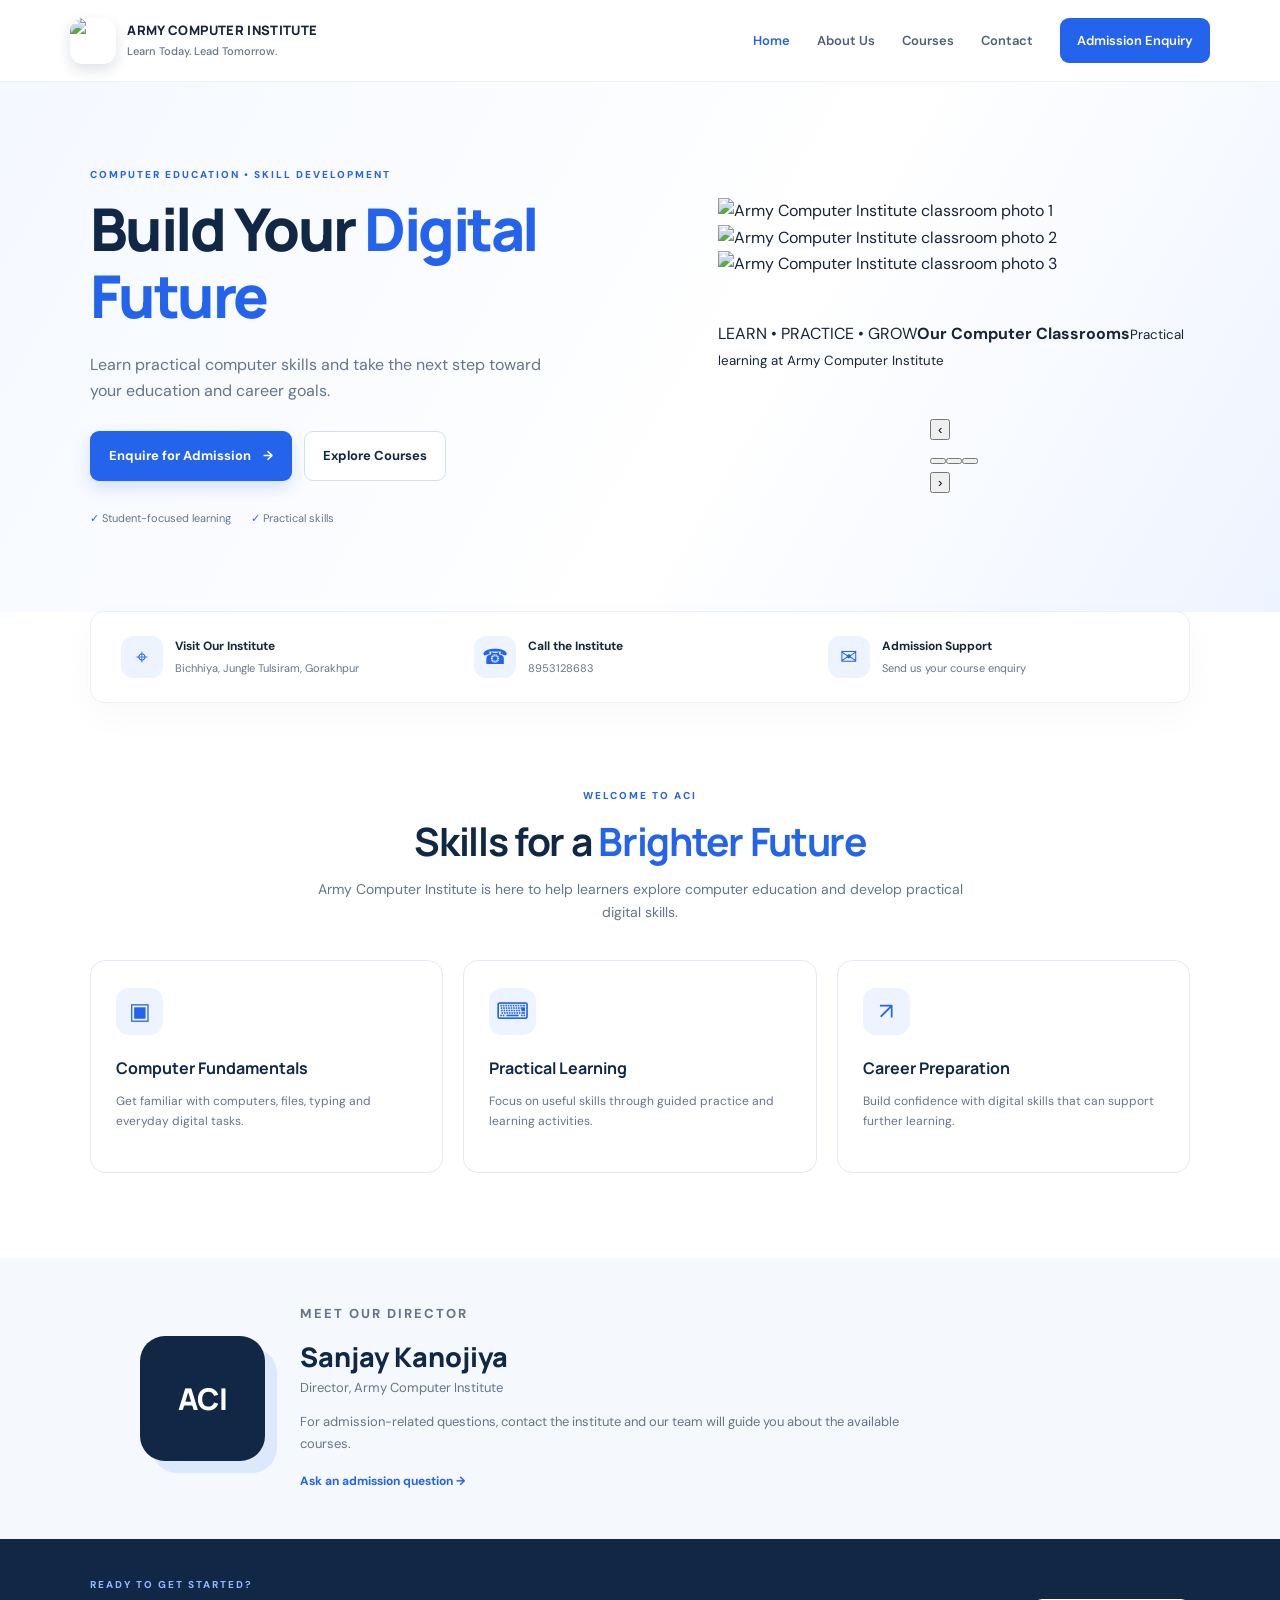
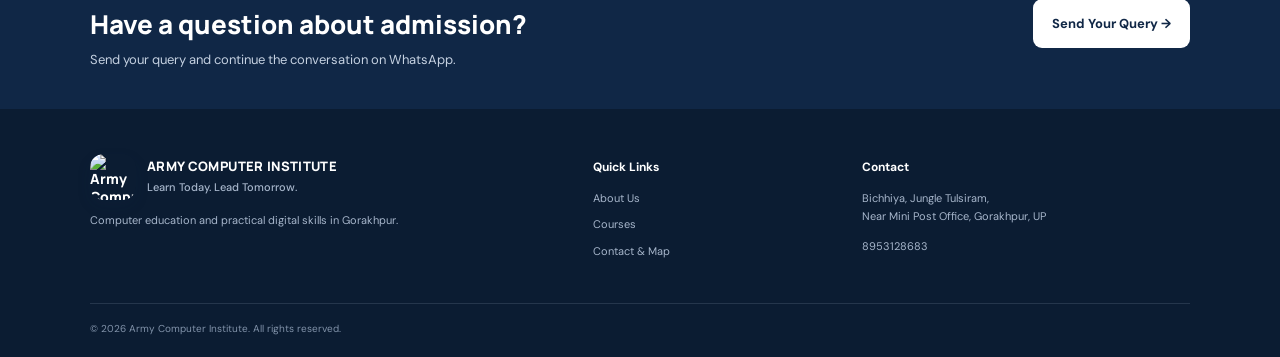
==== commit 624a4158: "Update logo image source in index.html" ====
--- a/index.html
+++ b/index.html
@@ -5,11 +5,19 @@
 <title>Army Computer Institute | Gorakhpur</title><link rel="stylesheet" href="style.css">
 <style>.brand-icon.logo-image-wrap{display:inline-flex;align-items:center;justify-content:center;overflow:hidden;padding:0;background:transparent}.brand-icon.logo-image-wrap img{display:block;width:100%;height:100%;object-fit:cover;border-radius:inherit}</style>
 </head><body>
-<header class="topbar"><a class="brand" href="index.html"><span class="brand-icon logo-image-wrap"><img src="assets/institute-logo.jpg" alt="Army Computer Institute logo"></span><span>ARMY COMPUTER INSTITUTE<small>Learn Today. Lead Tomorrow.</small></span></a><button class="menu-toggle" aria-label="Toggle menu" onclick="document.querySelector('.nav').classList.toggle('show')">☰</button><nav class="nav"><a class="active" href="index.html">Home</a><a href="about.html">About Us</a><a href="courses.html">Courses</a><a href="contact.html">Contact</a><a class="nav-cta" href="contact.html#enquiry">Admission Enquiry</a></nav></header>
+<header class="topbar"><a class="brand" href="index.html"><span class="brand-icon logo-image-wrap"><img src="https://raw.githubusercontent.com/Ashu90435/Ranahospital.Pvt.Ltd/main/institute%20logo" alt="Army Computer Institute logo"></span><span>ARMY COMPUTER INSTITUTE<small>Learn Today. Lead Tomorrow.</small></span></a><button class="menu-toggle" aria-label="Toggle menu" onclick="document.querySelector('.nav').classList.toggle('show')">☰</button><nav class="nav"><a class="active" href="index.html">Home</a><a href="about.html">About Us</a><a href="courses.html">Courses</a><a href="contact.html">Contact</a><a class="nav-cta" href="contact.html#enquiry">Admission Enquiry</a></nav></header>
 <main>
-<section class="hero"><div class="hero-content"><p class="eyebrow">COMPUTER EDUCATION • SKILL DEVELOPMENT</p><h1>Build Your <span>Digital Future</span></h1><p class="hero-copy">Learn practical computer skills and take the next step toward your education and career goals.</p><div class="hero-actions"><a class="btn primary" href="contact.html#enquiry">Enquire for Admission <span>→</span></a><a class="btn outline" href="courses.html">Explore Courses</a></div><div class="hero-meta"><span>✓ Student-focused learning</span><span>✓ Practical skills</span></div></div><div class="hero-art banner-image"><img src="https://raw.githubusercontent.com/Ashu90435/Ranahospital.Pvt.Ltd/main/Army%20Computer%20Institute%20Promotional%20Banner.png" alt="Army Computer Institute Promotional Banner"></div></section>
+<section class="hero"><div class="hero-content"><p class="eyebrow">COMPUTER EDUCATION • SKILL DEVELOPMENT</p><h1>Build Your <span>Digital Future</span></h1><p class="hero-copy">Learn practical computer skills and take the next step toward your education and career goals.</p><div class="hero-actions"><a class="btn primary" href="contact.html#enquiry">Enquire for Admission <span>→</span></a><a class="btn outline" href="courses.html">Explore Courses</a></div><div class="hero-meta"><span>✓ Student-focused learning</span><span>✓ Practical skills</span></div></div><div class="hero-art classroom-slideshow" aria-label="Army Computer Institute classroom photo slideshow">
+<div class="slides">
+<img class="slide active" src="https://raw.githubusercontent.com/Ashu90435/Ranahospital.Pvt.Ltd/main/Class%20room%20photo%201" alt="Army Computer Institute classroom photo 1">
+<img class="slide" src="https://raw.githubusercontent.com/Ashu90435/Ranahospital.Pvt.Ltd/main/Class%20romm%202" alt="Army Computer Institute classroom photo 2">
+<img class="slide" src="https://raw.githubusercontent.com/Ashu90435/Ranahospital.Pvt.Ltd/main/class%20room%203" alt="Army Computer Institute classroom photo 3">
+</div>
+<div class="slide-caption"><span class="slide-kicker">LEARN • PRACTICE • GROW</span><strong>Our Computer Classrooms</strong><small>Practical learning at Army Computer Institute</small></div>
+<div class="slide-controls" aria-label="Slideshow controls"><button type="button" class="slide-prev" aria-label="Previous photo">‹</button><div class="slide-dots"><button class="slide-dot active" aria-label="Show photo 1"></button><button class="slide-dot" aria-label="Show photo 2"></button><button class="slide-dot" aria-label="Show photo 3"></button></div><button type="button" class="slide-next" aria-label="Next photo">›</button></div>
+</div></section>
 <section class="quick-info"><div><span class="info-icon">⌖</span><span><b>Visit Our Institute</b><small>Bichhiya, Jungle Tulsiram, Gorakhpur</small></span></div><div><span class="info-icon">☎</span><span><b>Call the Institute</b><small>8953128683</small></span></div><div><span class="info-icon">✉</span><span><b>Admission Support</b><small>Send us your course enquiry</small></span></div></section>
 <section class="section"><div class="section-heading"><p class="eyebrow">WELCOME TO ACI</p><h2>Skills for a <span>Brighter Future</span></h2><p>Army Computer Institute is here to help learners explore computer education and develop practical digital skills.</p></div><div class="feature-grid"><article class="feature-card"><div class="feature-icon">▣</div><h3>Computer Fundamentals</h3><p>Get familiar with computers, files, typing and everyday digital tasks.</p></article><article class="feature-card"><div class="feature-icon">⌨</div><h3>Practical Learning</h3><p>Focus on useful skills through guided practice and learning activities.</p></article><article class="feature-card"><div class="feature-icon">↗</div><h3>Career Preparation</h3><p>Build confidence with digital skills that can support further learning.</p></article></div></section>
 <section class="director"><div class="director-mark">ACI</div><div><p class="eyebrow">MEET OUR DIRECTOR</p><h2>Sanjay Kanojiya</h2><p class="muted">Director, Army Computer Institute</p><p>For admission-related questions, contact the institute and our team will guide you about the available courses.</p><a class="text-link" href="contact.html#enquiry">Ask an admission question →</a></div></section>
 <section class="cta-band"><div><p class="eyebrow">READY TO GET STARTED?</p><h2>Have a question about admission?</h2><p>Send your query and continue the conversation on WhatsApp.</p></div><a class="btn light" href="contact.html#enquiry">Send Your Query →</a></section>
-</main><footer class="footer"><div><a class="brand footer-brand" href="index.html"><span class="brand-icon logo-image-wrap"><img src="assets/institute-logo.jpg" alt="Army Computer Institute logo"></span><span>ARMY COMPUTER INSTITUTE<small>Learn Today. Lead Tomorrow.</small></span></a><p>Computer education and practical digital skills in Gorakhpur.</p></div><div><b>Quick Links</b><a href="about.html">About Us</a><a href="courses.html">Courses</a><a href="contact.html">Contact & Map</a></div><div><b>Contact</b><p>Bichhiya, Jungle Tulsiram,<br>Near Mini Post Office, Gorakhpur, UP</p><a href="tel:+918953128683">8953128683</a></div><div class="copyright">© <span id="year"></span> Army Computer Institute. All rights reserved.</div></footer><script src="script.js"></script></body></html>
+</main><footer class="footer"><div><a class="brand footer-brand" href="index.html"><span class="brand-icon logo-image-wrap"><img src="https://raw.githubusercontent.com/Ashu90435/Ranahospital.Pvt.Ltd/main/institute%20logo" alt="Army Computer Institute logo"></span><span>ARMY COMPUTER INSTITUTE<small>Learn Today. Lead Tomorrow.</small></span></a><p>Computer education and practical digital skills in Gorakhpur.</p></div><div><b>Quick Links</b><a href="about.html">About Us</a><a href="courses.html">Courses</a><a href="contact.html">Contact & Map</a></div><div><b>Contact</b><p>Bichhiya, Jungle Tulsiram,<br>Near Mini Post Office, Gorakhpur, UP</p><a href="tel:+918953128683">8953128683</a></div><div class="copyright">© <span id="year"></span> Army Computer Institute. All rights reserved.</div></footer><script src="script.js"></script></body></html>
--- a/style.css
+++ b/style.css
@@ -1,4 +1,9 @@
 @import url('https://fonts.googleapis.com/css2?family=DM+Sans:wght@400;500;600;700&family=Manrope:wght@400;500;600;700;800&display=swap');
-:root{--blue:#2458d3;--navy:#10213d;--ink:#1d2a40;--muted:#657188;--line:#e4eaf2;--bg:#f7f9fd}*{box-sizing:border-box}html{scroll-behavior:smooth}body{margin:0;background:var(--bg);color:var(--ink);font-family:'DM Sans',Arial,sans-serif;line-height:1.65}a{color:inherit;text-decoration:none}h1,h2,h3{font-family:Manrope,Arial,sans-serif;color:var(--navy);line-height:1.2}h1{font-size:clamp(36px,5vw,60px);letter-spacing:-1.8px;margin:14px 0}h1 em{font-style:normal;color:var(--blue)}h2{font-size:clamp(26px,3vw,36px)}h3{font-size:20px}.header{position:sticky;top:0;z-index:10;display:flex;justify-content:space-between;align-items:center;gap:18px;padding:13px 5vw;background:#ffffffed;border-bottom:1px solid var(--line);backdrop-filter:blur(10px)}.brand{display:flex;align-items:center;gap:11px}.brand img,.foot-brand img{width:54px;height:54px;object-fit:cover;border-radius:50%;border:2px solid #e3eaff;background:#fff}.brand span,.foot-brand div{display:flex;flex-direction:column;line-height:1.3}.brand b,.foot-brand b{font-family:Manrope,sans-serif;font-size:15px;color:var(--navy)}.brand small,.foot-brand small{font-size:11px;color:var(--muted);margin-top:4px}.header nav{display:flex;align-items:center;gap:20px;font-size:14px;font-weight:700}.header nav a:not(.pill){color:#4e5a70}.header nav a.active,.header nav a:hover{color:var(--blue)}.pill,.btn{display:inline-flex;justify-content:center;align-items:center;padding:11px 18px;border-radius:11px;background:var(--blue);border:1px solid var(--blue);color:#fff!important;font-weight:700;cursor:pointer}.pill{padding:9px 13px}.btn:hover,.pill:hover{filter:brightness(1.08);transform:translateY(-1px)}.ghost{background:transparent;color:var(--blue)!important}.menu{display:none;border:0;border-radius:9px;padding:7px 12px;font-size:22px;background:#edf2ff}.hero{display:grid;grid-template-columns:1.1fr .9fr;gap:40px;align-items:center;padding:75px 7vw;min-height:500px;background:radial-gradient(circle at 80% 20%,#dceaff,transparent 33%),linear-gradient(120deg,#fff,#f1f6ff)}label{font-size:11px;font-weight:800;letter-spacing:1.8px;color:var(--blue)}.hero p,.page-hero p,.heading p,.callout p{color:var(--muted);font-size:16px}.hero .btn{margin-top:16px}.checks{font-size:12px!important;font-weight:700;margin-top:26px}.hero-art{position:relative;text-align:center;background:white;border:1px solid #fff;border-radius:30px;padding:55px 20px;box-shadow:0 25px 70px #142e5917;transform:rotate(-1deg)}.big-icon{display:grid;place-items:center;width:115px;height:115px;border-radius:30px;margin:auto;background:linear-gradient(135deg,#dceaff,#f1e8ff);font-size:56px}.hero-art h2{margin:20px 0 5px}.hero-art p{margin:0}.float{position:absolute;padding:12px 17px;border-radius:13px;background:#fff;box-shadow:0 10px 30px #132e5c18;font-weight:800;font-size:13px}.float.one{top:20px;right:-15px;transform:rotate(5deg)}.float.two{bottom:18px;left:-15px;transform:rotate(-5deg)}.section{padding:68px 7vw}.heading{text-align:center;margin:0 auto 34px;max-width:650px}.heading h2{margin:10px 0}.grid{display:grid;grid-template-columns:repeat(3,minmax(0,1fr));gap:20px}.card{background:white;border:1px solid var(--line);border-radius:21px;padding:25px;box-shadow:0 8px 28px #14243c08}.card p{font-size:14px;color:var(--muted)}.card>a{color:var(--blue);font-size:13px;font-weight:800}.icon{display:grid;place-items:center;width:58px;height:58px;background:#edf3ff;border-radius:17px;font-size:28px;margin-bottom:16px}.callout{margin:0 7vw 65px;padding:35px 40px;border-radius:23px;background:linear-gradient(120deg,#18345f,#2458d3);display:flex;justify-content:space-between;align-items:center;gap:25px;color:#fff}.callout h2,.callout label{color:#fff}.callout p{color:#e0e9ff;margin-bottom:0}.btn.white{background:#fff;color:var(--blue)!important;border-color:#fff}.page-hero{text-align:center;padding:60px 22px;background:linear-gradient(135deg,#edf4ff,#fff)}.page-hero h1{font-size:clamp(34px,4.5vw,50px)}.page-hero p{max-width:700px;margin:auto}.about{display:grid;grid-template-columns:.8fr 1.2fr;gap:45px;align-items:center}.photo-frame{padding:14px;border-radius:25px;background:#e5eeff}.photo-frame img{width:100%;height:370px;object-fit:cover;border-radius:16px;background:#fff}.info{display:flex;gap:15px;padding:10px 0;border-bottom:1px solid var(--line)}.info b{min-width:100px;color:var(--navy)}.info span{color:var(--muted)}.filters{display:flex;justify-content:center;flex-wrap:wrap;gap:10px;margin-bottom:28px}.filter{border:1px solid var(--line);border-radius:30px;background:white;padding:10px 18px;font-weight:700;cursor:pointer}.filter.active{background:var(--blue);color:white;border-color:var(--blue)}.tag{display:inline-block;padding:4px 9px;border-radius:30px;background:#edf3ff;color:var(--blue);font-size:11px;text-transform:uppercase;font-weight:800}.course[hidden]{display:none}.notice{background:#fff8e7;color:#70551b;border:1px solid #f1dfad;border-radius:12px;padding:14px;font-size:13px;margin-top:24px}.contact-layout{display:grid;grid-template-columns:.85fr 1.15fr;gap:24px;align-items:start}.form{display:flex;flex-direction:column;gap:9px}.form label{letter-spacing:0;font-size:13px}.form input,.form select,.form textarea{width:100%;padding:12px;border:1px solid #d7e0ee;border-radius:10px;font:inherit;margin-bottom:6px}.muted{color:var(--muted)}.small{font-size:12px}footer{background:#0d1b33;color:#d7e0f0;padding:35px 7vw 20px}footer p{color:#aebbd1;font-size:13px}.foot-brand{display:flex;align-items:center;gap:11px}.foot-brand img{border:0}.foot-brand b{color:white}.foot-brand small{color:#aebbd1}.foot-links{display:flex;gap:18px;margin:20px 0;font-size:13px}footer>small{display:block;border-top:1px solid #ffffff22;padding-top:16px;color:#aebbd1}
-@media(max-width:850px){.header{flex-wrap:wrap}.menu{display:block}.header nav{display:none;flex-basis:100%;flex-direction:column;align-items:stretch;gap:6px;padding:10px 0}.header nav.open{display:flex}.header nav a:not(.pill){padding:8px}.hero{grid-template-columns:1fr;padding:50px 6vw;gap:28px}.grid{grid-template-columns:repeat(2,minmax(0,1fr))}.about,.contact-layout{grid-template-columns:1fr}.photo-frame{max-width:500px}.callout{margin:0 5vw 45px;align-items:flex-start;flex-direction:column}}
-@media(max-width:560px){.brand img{width:45px;height:45px}.brand b{font-size:13px}.hero{padding:42px 22px}.grid{grid-template-columns:1fr}.section{padding:48px 20px}.page-hero{padding:45px 20px}.callout{padding:26px;margin-left:20px;margin-right:20px}.float.one{right:-6px}.float.two{left:-6px}.photo-frame img{height:280px}.info{flex-direction:column;gap:3px}footer{padding:28px 22px 18px}}
+:root{--navy:#102746;--blue:#2463eb;--blue2:#4b83ff;--ink:#182438;--muted:#66758a;--pale:#f3f7fc;--line:#e3eaf3;--white:#fff;--green:#25a366}*{box-sizing:border-box}html{scroll-behavior:smooth;scroll-padding-top:90px}body{margin:0;font-family:'DM Sans',sans-serif;color:var(--ink);background:#fff;line-height:1.65}a{color:inherit;text-decoration:none}.topbar{height:82px;padding:0 max(5.5%,calc((100% - 1200px)/2));display:flex;align-items:center;justify-content:space-between;gap:24px;background:#fff;position:sticky;top:0;z-index:10;border-bottom:1px solid #eef2f7}.brand{display:flex;align-items:center;gap:11px;font-family:Manrope,sans-serif;font-weight:800;font-size:13px;letter-spacing:.35px;line-height:1.3}.brand small{display:block;font-family:'DM Sans',sans-serif;font-size:11px;font-weight:500;letter-spacing:0;color:var(--muted);margin-top:5px}.brand-icon{display:grid;place-items:center;width:46px;height:46px;background:var(--navy);color:white;border-radius:13px;font-size:14px;letter-spacing:0;box-shadow:0 6px 14px #10274622}.nav{display:flex;align-items:center;gap:27px;font-size:13px;font-weight:600;color:#516077}.nav a:hover,.nav a.active{color:var(--blue)}.nav .nav-cta{background:var(--blue);color:white;padding:12px 17px;border-radius:9px}.nav .nav-cta:hover{background:#174fd0;color:white}.menu-toggle{display:none;background:transparent;border:0;font-size:26px;color:var(--navy)}.hero{min-height:530px;padding:72px max(7%,calc((100% - 1140px)/2));display:grid;grid-template-columns:1.1fr .9fr;align-items:center;gap:50px;background:linear-gradient(120deg,#f4f8ff,#fff 58%,#eef4ff);overflow:hidden}.eyebrow{font-size:10px;font-weight:800;letter-spacing:2px;color:var(--blue);margin:0 0 13px}.hero h1,.page-hero h1{font-family:Manrope,sans-serif;font-size:clamp(38px,5vw,59px);letter-spacing:-2.5px;line-height:1.12;margin:0;color:var(--navy);font-weight:800}.hero h1 span,.section-heading h2 span,.split h2 span,.contact-details h2 span,.page-hero h1 span{color:var(--blue)}.hero-copy{font-size:16px;color:var(--muted);max-width:475px;margin:23px 0 27px}.hero-actions{display:flex;gap:12px;flex-wrap:wrap}.btn{display:inline-flex;align-items:center;justify-content:center;gap:12px;border-radius:9px;padding:13px 18px;font-size:13px;font-weight:700;border:1px solid transparent;cursor:pointer;transition:.2s}.btn.primary{background:var(--blue);color:white;box-shadow:0 7px 16px #2463eb2c}.btn.primary:hover{background:#174fd0;transform:translateY(-1px)}.btn.outline{border-color:#d6dfeb;background:#fff;color:var(--navy)}.btn.outline:hover{border-color:var(--blue);color:var(--blue)}.hero-meta{display:flex;gap:20px;flex-wrap:wrap;margin-top:28px;color:#66758a;font-size:11px}.hero-meta span:first-letter{color:var(--blue)}.hero-art{min-height:340px;display:grid;place-items:center;position:relative}.orbit{position:absolute;border:1px solid #cbdcff;border-radius:50%;width:320px;height:320px}.orbit-two{width:260px;height:260px;border-style:dashed}.monitor{width:255px;position:relative;z-index:1;filter:drop-shadow(0 20px 24px #10274620)}.monitor-top{height:22px;border-radius:12px 12px 0 0;background:#dce7f5;padding:8px 11px;display:flex;gap:5px}.monitor-top i{height:5px;width:5px;background:#94a8c3;border-radius:50%}.monitor-screen{height:170px;background:linear-gradient(145deg,#142c4d,#204b7d);border:7px solid #dce7f5;border-top:0;border-radius:0 0 5px 5px;padding:30px 22px;position:relative}.screen-line{height:5px;width:68%;background:#78a9f9;border-radius:4px;margin-bottom:13px}.screen-line.long{width:85%}.screen-line.short{width:44%;background:#5ed4ca}.screen-code{font-family:monospace;font-size:45px;font-weight:bold;color:#fff;position:absolute;right:25px;bottom:22px}.monitor-stand{width:35px;height:32px;margin:auto;background:#c8d7e9}.monitor-base{width:90px;height:8px;margin:auto;background:#b7c8dd;border-radius:6px}.float-card{position:absolute;z-index:2;right:-5px;bottom:34px;display:flex;gap:10px;align-items:center;background:#fff;border:1px solid #e7edf6;border-radius:13px;padding:13px 16px;box-shadow:0 12px 30px #10274614;font-size:22px}.float-card b,.float-card small{display:block}.float-card b{font-size:11px;color:var(--navy)}.float-card small{font-size:10px;color:var(--muted)}.quick-info{max-width:1100px;margin:-1px auto 0;padding:24px 30px;display:grid;grid-template-columns:repeat(3,1fr);gap:22px;background:white;border:1px solid #eaf0f7;border-radius:14px;box-shadow:0 12px 35px #10274608;position:relative}.quick-info>div,.contact-item{display:flex;gap:12px;align-items:center}.info-icon{width:42px;height:42px;flex-shrink:0;display:grid;place-items:center;border-radius:12px;background:#edf4ff;color:var(--blue);font-size:21px}.quick-info b,.quick-info small{display:block}.quick-info b{font-size:12px}.quick-info small{font-size:11px;color:var(--muted);margin-top:3px}.section{padding:85px max(7%,calc((100% - 1100px)/2))}.section-heading{text-align:center;max-width:650px;margin:0 auto 36px}.section-heading h2,.split h2,.contact-details h2{font-family:Manrope,sans-serif;font-size:clamp(28px,3.5vw,39px);letter-spacing:-1.3px;line-height:1.2;color:var(--navy);margin:0 0 14px}.section-heading>p:last-child{color:var(--muted);font-size:14px}.feature-grid{display:grid;grid-template-columns:repeat(3,1fr);gap:20px}.feature-card{border:1px solid var(--line);border-radius:15px;padding:27px 25px;background:white;transition:.2s}.feature-card:hover{transform:translateY(-4px);box-shadow:0 15px 35px #1027460c;border-color:#cfddf5}.feature-icon{width:47px;height:47px;display:grid;place-items:center;background:#edf4ff;color:var(--blue);border-radius:13px;font-size:23px;margin-bottom:20px}.feature-card h3{font-family:Manrope,sans-serif;color:var(--navy);font-size:16px;margin:0 0 10px}.feature-card p{font-size:12px;color:var(--muted);margin:0 0 14px}.director{padding:45px max(8%,calc((100% - 1000px)/2));display:flex;align-items:center;gap:35px;background:#f5f8fd}.director-mark{width:125px;height:125px;flex-shrink:0;display:grid;place-items:center;background:var(--navy);color:white;font-family:Manrope,sans-serif;font-weight:800;font-size:30px;border-radius:25px;box-shadow:12px 12px 0 #dce8fb}.director h2{font:800 27px Manrope,sans-serif;color:var(--navy);margin:0}.director p{font-size:13px;color:var(--muted);max-width:650px}.director .muted{margin:2px 0 12px}.text-link{color:var(--blue);font-weight:700;font-size:12px}.cta-band{padding:38px max(7%,calc((100% - 1100px)/2));display:flex;align-items:center;justify-content:space-between;gap:25px;background:var(--navy);color:white}.cta-band .eyebrow{color:#91b6ff}.cta-band h2{font:800 26px Manrope,sans-serif;margin:0 0 7px}.cta-band p:not(.eyebrow){margin:0;color:#c5d1e1;font-size:13px}.btn.light{background:white;color:var(--navy);white-space:nowrap}.btn.light:hover{background:#eaf1ff}.footer{padding:45px max(7%,calc((100% - 1100px)/2)) 20px;display:grid;grid-template-columns:2fr 1fr 1.4fr;gap:35px;background:#0b1c32;color:#d9e3f1}.footer-brand{color:white}.footer-brand small{color:#a7b6cb}.footer p{font-size:11px;color:#a7b6cb}.footer>div:not(.copyright)>b{font-size:12px;color:white;display:block;margin:4px 0 12px}.footer>div>a:not(.brand){display:block;font-size:11px;color:#a7b6cb;margin:8px 0}.copyright{grid-column:1/-1;border-top:1px solid #25364c;padding-top:17px;font-size:10px;color:#8293aa}.page-hero{padding:70px 20px 64px;text-align:center;background:linear-gradient(120deg,#f2f7ff,#fff)}.page-hero h1{font-size:clamp(36px,4.5vw,52px)}.page-hero>p:last-child{color:var(--muted);font-size:14px;max-width:600px;margin:18px auto 0}.split{display:grid;grid-template-columns:1.2fr .8fr;gap:60px;align-items:center}.split p{font-size:14px;color:var(--muted)}.detail-pill{display:inline-block;background:#edf4ff;border-radius:9px;padding:11px 14px;color:var(--navy);font-size:12px;margin-top:10px}.about-panel{background:#f3f7fc;border-radius:20px;padding:35px;text-align:center}.large-aci{width:125px;height:125px;border-radius:28px;background:var(--navy);color:white;display:grid;place-items:center;margin:0 auto 24px;font:800 34px Manrope,sans-serif;box-shadow:0 14px 24px #10274620}.about-panel h3{margin:0;color:var(--muted);font-size:12px}.director-name{font:800 22px Manrope,sans-serif;color:var(--navy);margin:4px 0 22px}.notice{background:#fff8e7;border:1px solid #f3e2b6;border-radius:10px;padding:15px 18px;font-size:12px;color:#76551a;margin-bottom:25px}.course-grid{margin-bottom:22px}.course-grid .text-link{display:inline-block;margin-top:6px}.center{text-align:center}.muted{color:var(--muted);font-size:12px}.contact-layout{display:grid;grid-template-columns:.9fr 1.1fr;gap:55px;align-items:start}.contact-details h2{font-size:34px;margin-bottom:28px}.contact-item{align-items:flex-start;margin:20px 0}.contact-item b{font-size:13px}.contact-item p,.contact-item a{font-size:12px;color:var(--muted);margin:4px 0}.dark-outline{margin-top:15px}.enquiry-form{padding:30px;background:#fff;border:1px solid var(--line);border-radius:16px;box-shadow:0 15px 40px #1027460b}.enquiry-form h2{font:800 26px Manrope,sans-serif;color:var(--navy);margin:0}.enquiry-form>p{font-size:12px}.enquiry-form label{display:block;font-size:11px;font-weight:700;color:#31425a;margin:17px 0 7px}.enquiry-form input,.enquiry-form select,.enquiry-form textarea{display:block;width:100%;padding:12px 13px;border:1px solid #dce4ef;border-radius:8px;background:#fbfcfe;color:var(--ink);font:12px 'DM Sans',sans-serif;outline:none}.enquiry-form input:focus,.enquiry-form select:focus,.enquiry-form textarea:focus{border-color:var(--blue);box-shadow:0 0 0 3px #2463eb16}.enquiry-form textarea{resize:vertical}.submit-btn{width:100%;margin-top:20px;font-family:inherit}.form-note{color:var(--muted);font-size:10px!important;text-align:center}.form-error{color:#b42318}.map-section{padding:10px max(7%,calc((100% - 1100px)/2)) 75px}.map-frame{height:370px;border-radius:15px;overflow:hidden;border:1px solid var(--line);box-shadow:0 12px 30px #1027460b}.map-frame iframe{width:100%;height:100%;border:0}.map-note{text-align:center;font-size:10px;color:var(--muted);margin-top:10px}
+@media(max-width:850px){.topbar{padding:0 5%;height:74px}.menu-toggle{display:block}.nav{display:none;position:absolute;left:0;right:0;top:74px;background:#fff;padding:18px 5%;box-shadow:0 15px 20px #10274610;flex-direction:column;align-items:stretch;gap:15px}.nav.show{display:flex}.nav .nav-cta{text-align:center}.hero{padding:55px 7%;grid-template-columns:1fr;gap:10px}.hero-art{min-height:300px}.quick-info{margin:0 5%;grid-template-columns:1fr;padding:20px}.section{padding:65px 6%}.feature-grid{grid-template-columns:1fr}.director{padding:38px 7%}.split,.contact-layout{grid-template-columns:1fr;gap:35px}.footer{padding:38px 7% 18px;grid-template-columns:1fr 1fr}.cta-band{padding:35px 7%;align-items:flex-start;flex-direction:column}.map-section{padding:10px 6% 55px}.contact-details h2{font-size:30px}}
+@media(max-width:460px){.brand{font-size:10px}.brand-icon{width:40px;height:40px}.hero h1{font-size:42px}.hero-copy{font-size:14px}.hero-art{transform:scale(.9);margin:-10px -20px}.hero-actions .btn{width:100%}.director{align-items:flex-start;gap:22px;flex-direction:column}.footer{grid-template-columns:1fr}.copyright{grid-column:1}.page-hero{padding:55px 7%}.enquiry-form{padding:22px}.map-frame{height:300px}}
+
+/* Home page promotional banner image */
+.banner-image{display:block;min-height:0;position:relative;width:100%;}
+.banner-image img{display:block;width:100%;height:auto;max-width:100%;object-fit:contain;border-radius:16px;box-shadow:0 18px 45px #10274618;}
+@media(max-width:850px){.banner-image{width:100%;margin:18px 0 0;transform:none;}.banner-image img{border-radius:12px;}}
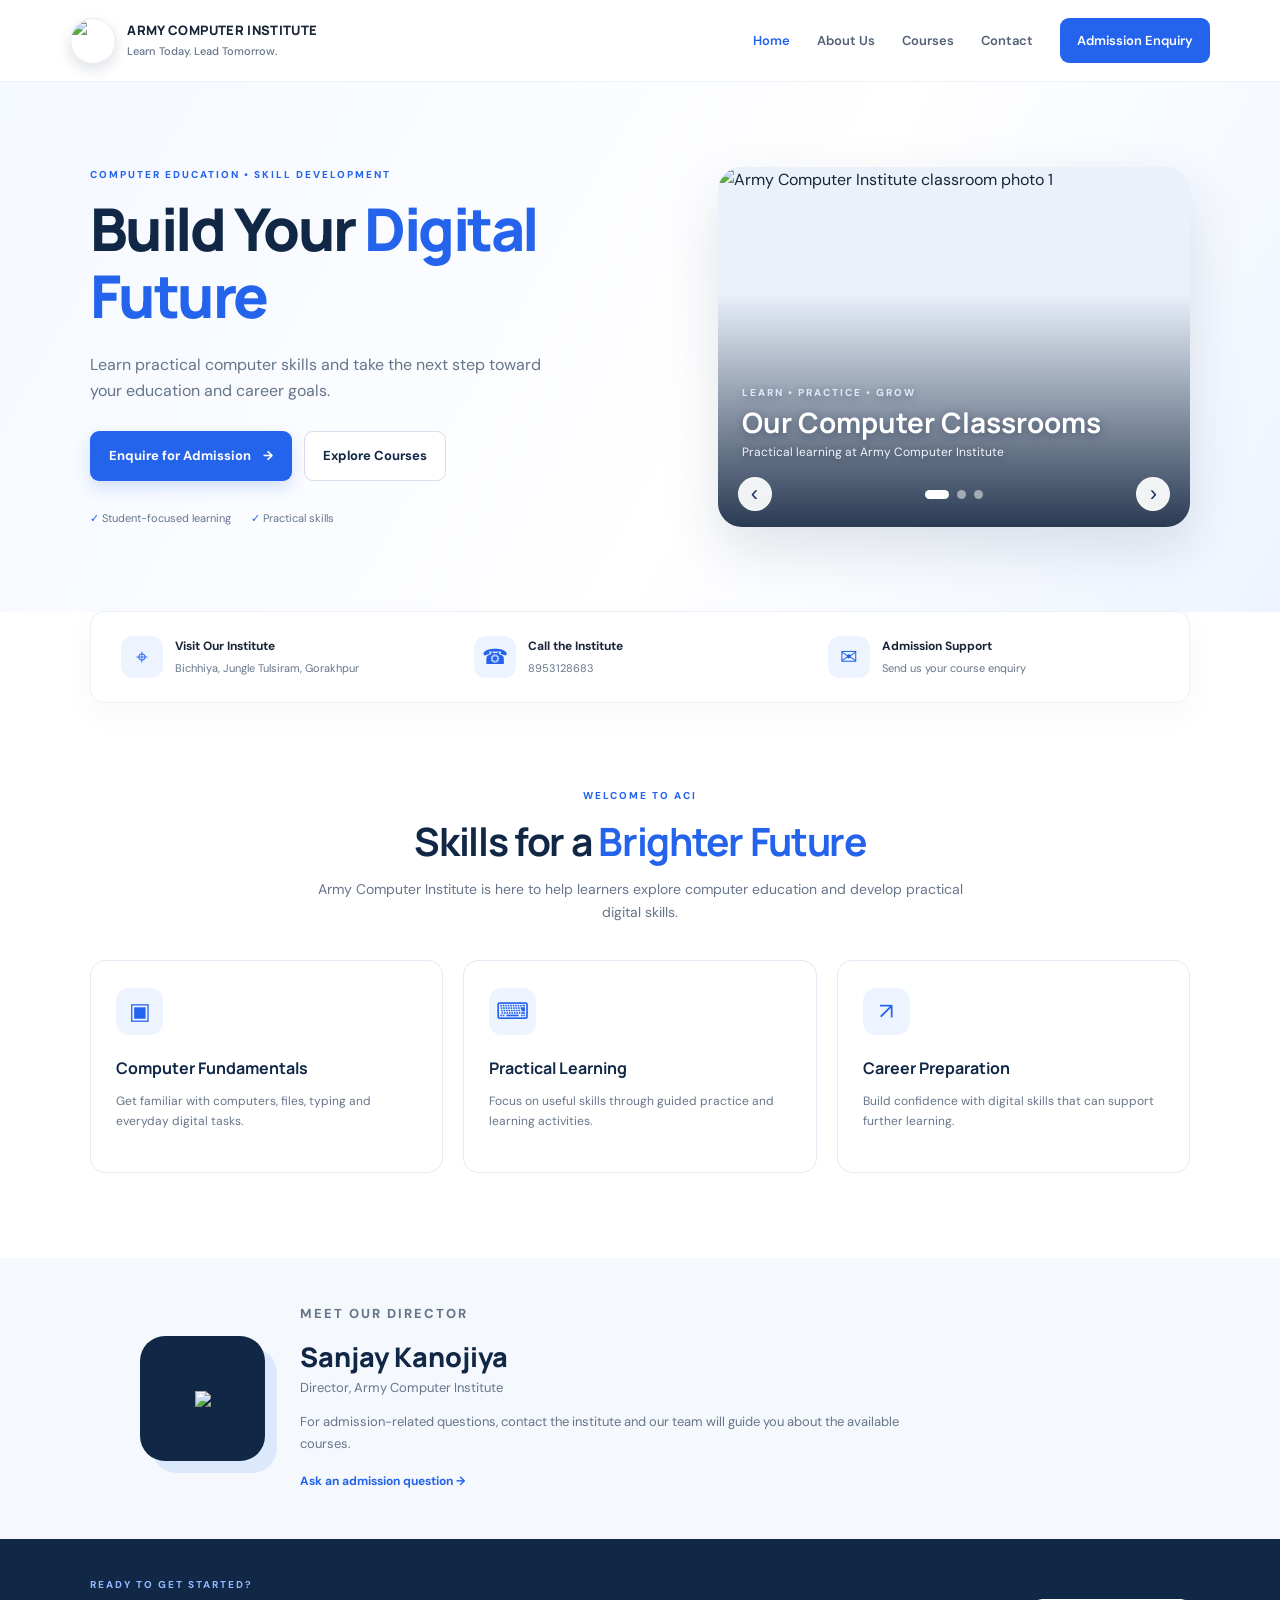
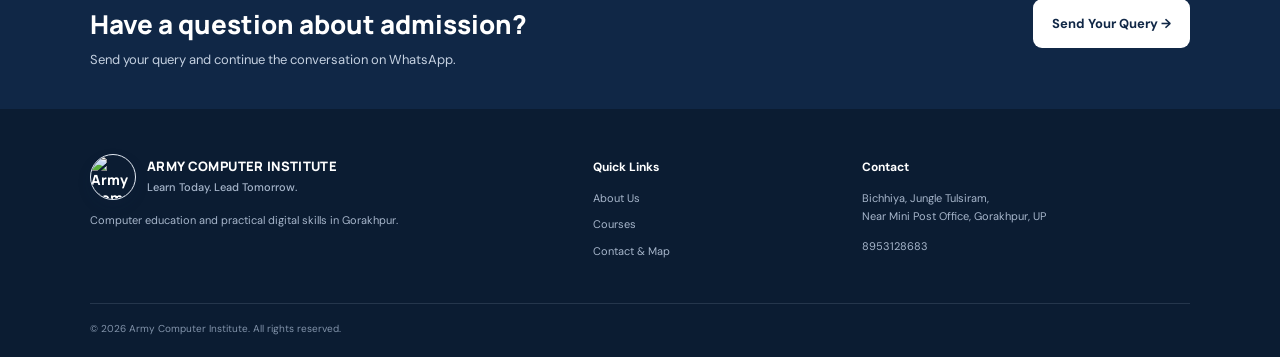
==== commit a57c893e: "Add director's photo to the director section Added a director's photo and updated the director secti" ====
--- a/index.html
+++ b/index.html
@@ -18,6 +18,6 @@
 </div></section>
 <section class="quick-info"><div><span class="info-icon">⌖</span><span><b>Visit Our Institute</b><small>Bichhiya, Jungle Tulsiram, Gorakhpur</small></span></div><div><span class="info-icon">☎</span><span><b>Call the Institute</b><small>8953128683</small></span></div><div><span class="info-icon">✉</span><span><b>Admission Support</b><small>Send us your course enquiry</small></span></div></section>
 <section class="section"><div class="section-heading"><p class="eyebrow">WELCOME TO ACI</p><h2>Skills for a <span>Brighter Future</span></h2><p>Army Computer Institute is here to help learners explore computer education and develop practical digital skills.</p></div><div class="feature-grid"><article class="feature-card"><div class="feature-icon">▣</div><h3>Computer Fundamentals</h3><p>Get familiar with computers, files, typing and everyday digital tasks.</p></article><article class="feature-card"><div class="feature-icon">⌨</div><h3>Practical Learning</h3><p>Focus on useful skills through guided practice and learning activities.</p></article><article class="feature-card"><div class="feature-icon">↗</div><h3>Career Preparation</h3><p>Build confidence with digital skills that can support further learning.</p></article></div></section>
-<section class="director"><div class="director-mark">ACI</div><div><p class="eyebrow">MEET OUR DIRECTOR</p><h2>Sanjay Kanojiya</h2><p class="muted">Director, Army Computer Institute</p><p>For admission-related questions, contact the institute and our team will guide you about the available courses.</p><a class="text-link" href="contact.html#enquiry">Ask an admission question →</a></div></section>
+<section class="director"><div class="director-mark"> <img src="https://raw.githubusercontent.com/Ashu90435/Ranahospital.Pvt.Ltd/main/director%20photo.JPG" ></div><div><p class="eyebrow">MEET OUR DIRECTOR</p><h2>Sanjay Kanojiya</h2><p class="muted">Director, Army Computer Institute</p><p>For admission-related questions, contact the institute and our team will guide you about the available courses.</p><a class="text-link" href="contact.html#enquiry">Ask an admission question →</a></div></section>
 <section class="cta-band"><div><p class="eyebrow">READY TO GET STARTED?</p><h2>Have a question about admission?</h2><p>Send your query and continue the conversation on WhatsApp.</p></div><a class="btn light" href="contact.html#enquiry">Send Your Query →</a></section>
 </main><footer class="footer"><div><a class="brand footer-brand" href="index.html"><span class="brand-icon logo-image-wrap"><img src="https://raw.githubusercontent.com/Ashu90435/Ranahospital.Pvt.Ltd/main/institute%20logo" alt="Army Computer Institute logo"></span><span>ARMY COMPUTER INSTITUTE<small>Learn Today. Lead Tomorrow.</small></span></a><p>Computer education and practical digital skills in Gorakhpur.</p></div><div><b>Quick Links</b><a href="about.html">About Us</a><a href="courses.html">Courses</a><a href="contact.html">Contact & Map</a></div><div><b>Contact</b><p>Bichhiya, Jungle Tulsiram,<br>Near Mini Post Office, Gorakhpur, UP</p><a href="tel:+918953128683">8953128683</a></div><div class="copyright">© <span id="year"></span> Army Computer Institute. All rights reserved.</div></footer><script src="script.js"></script></body></html>
--- a/style.css
+++ b/style.css
@@ -3,7 +3,37 @@
 @media(max-width:850px){.topbar{padding:0 5%;height:74px}.menu-toggle{display:block}.nav{display:none;position:absolute;left:0;right:0;top:74px;background:#fff;padding:18px 5%;box-shadow:0 15px 20px #10274610;flex-direction:column;align-items:stretch;gap:15px}.nav.show{display:flex}.nav .nav-cta{text-align:center}.hero{padding:55px 7%;grid-template-columns:1fr;gap:10px}.hero-art{min-height:300px}.quick-info{margin:0 5%;grid-template-columns:1fr;padding:20px}.section{padding:65px 6%}.feature-grid{grid-template-columns:1fr}.director{padding:38px 7%}.split,.contact-layout{grid-template-columns:1fr;gap:35px}.footer{padding:38px 7% 18px;grid-template-columns:1fr 1fr}.cta-band{padding:35px 7%;align-items:flex-start;flex-direction:column}.map-section{padding:10px 6% 55px}.contact-details h2{font-size:30px}}
 @media(max-width:460px){.brand{font-size:10px}.brand-icon{width:40px;height:40px}.hero h1{font-size:42px}.hero-copy{font-size:14px}.hero-art{transform:scale(.9);margin:-10px -20px}.hero-actions .btn{width:100%}.director{align-items:flex-start;gap:22px;flex-direction:column}.footer{grid-template-columns:1fr}.copyright{grid-column:1}.page-hero{padding:55px 7%}.enquiry-form{padding:22px}.map-frame{height:300px}}
 
-/* Home page promotional banner image */
-.banner-image{display:block;min-height:0;position:relative;width:100%;}
-.banner-image img{display:block;width:100%;height:auto;max-width:100%;object-fit:contain;border-radius:16px;box-shadow:0 18px 45px #10274618;}
-@media(max-width:850px){.banner-image{width:100%;margin:18px 0 0;transform:none;}.banner-image img{border-radius:12px;}}
+
+/* Classroom photo slideshow on the home page */
+.classroom-slideshow{display:block!important;position:relative;min-height:360px!important;width:100%;max-width:540px;margin-inline:auto;border-radius:24px;overflow:hidden;background:#eaf1fb;box-shadow:0 22px 55px #10274620;isolation:isolate}
+.classroom-slideshow .slides{position:absolute;inset:0}
+.classroom-slideshow .slide{position:absolute;inset:0;width:100%;height:100%;object-fit:cover;opacity:0;transition:opacity .7s ease;display:block}
+.classroom-slideshow .slide.active{opacity:1}
+.classroom-slideshow:after{content:"";position:absolute;inset:35% 0 0;background:linear-gradient(transparent,#071a35d9);pointer-events:none;z-index:1}
+.slide-caption{position:absolute;z-index:2;left:24px;right:24px;bottom:64px;color:white;display:flex;flex-direction:column;gap:4px;text-shadow:0 2px 8px #00132b60}
+.slide-kicker{font-size:10px;letter-spacing:2px;font-weight:800;color:#dbeafe}
+.slide-caption strong{font-family:Manrope,sans-serif;font-size:clamp(20px,2.5vw,28px);line-height:1.2}
+.slide-caption small{font-size:12px;color:#f0f5ff}
+.slide-controls{position:absolute;z-index:3;bottom:16px;left:20px;right:20px;display:flex;align-items:center;justify-content:space-between}
+.slide-controls button{cursor:pointer;border:1px solid #ffffff80;background:#ffffffed;color:#17345b;border-radius:50%;width:34px;height:34px;font-size:22px;display:grid;place-items:center}
+.slide-dots{display:flex;gap:8px;align-items:center}
+.slide-controls .slide-dot{width:9px;height:9px;padding:0;border:0;background:#ffffff80}
+.slide-controls .slide-dot.active{width:24px;border-radius:10px;background:white}
+@media(max-width:850px){.classroom-slideshow{min-height:300px!important;max-width:100%;margin-top:20px}.hero{gap:24px}}
+@media(max-width:480px){.classroom-slideshow{min-height:250px!important;border-radius:18px}.slide-caption{left:16px;right:16px;bottom:58px}.slide-controls{left:14px;right:14px;bottom:12px}}
+
+/* Shared institute logo: consistent across Home, About, Courses and Contact */
+.brand-icon.logo-image-wrap{display:inline-flex;align-items:center;justify-content:center;overflow:hidden;padding:0;background:#fff;border:1px solid #e3eaf3;border-radius:50%;flex:0 0 46px}
+.brand-icon.logo-image-wrap img{display:block;width:100%;height:100%;object-fit:contain;border-radius:inherit}
+/* Category-wise course cards with related photos */
+.course-categories{display:grid;grid-template-columns:repeat(3,minmax(0,1fr));gap:22px}
+.course-photo-card{overflow:hidden;border:1px solid var(--line);border-radius:16px;background:#fff;box-shadow:0 8px 26px #1027460a;transition:transform .2s,box-shadow .2s}
+.course-photo-card:hover{transform:translateY(-5px);box-shadow:0 16px 36px #10274614}
+.course-photo-card>img{display:block;width:100%;height:190px;object-fit:cover;background:#edf4ff}
+.course-card-body{padding:22px}
+.course-tag{display:inline-block;padding:5px 9px;border-radius:999px;background:#edf4ff;color:var(--blue);font-size:9px;font-weight:800;letter-spacing:1px}
+.course-card-body h3{font:800 17px Manrope,sans-serif;line-height:1.35;color:var(--navy);margin:12px 0 8px}
+.course-card-body p{font-size:12px;color:var(--muted);min-height:58px;margin:0 0 12px}
+.course-disclaimer{margin-top:25px}
+@media(max-width:850px){.course-categories{grid-template-columns:repeat(2,minmax(0,1fr))}.course-photo-card>img{height:170px}}
+@media(max-width:520px){.course-categories{grid-template-columns:1fr}.course-photo-card>img{height:210px}.course-card-body p{min-height:0}}
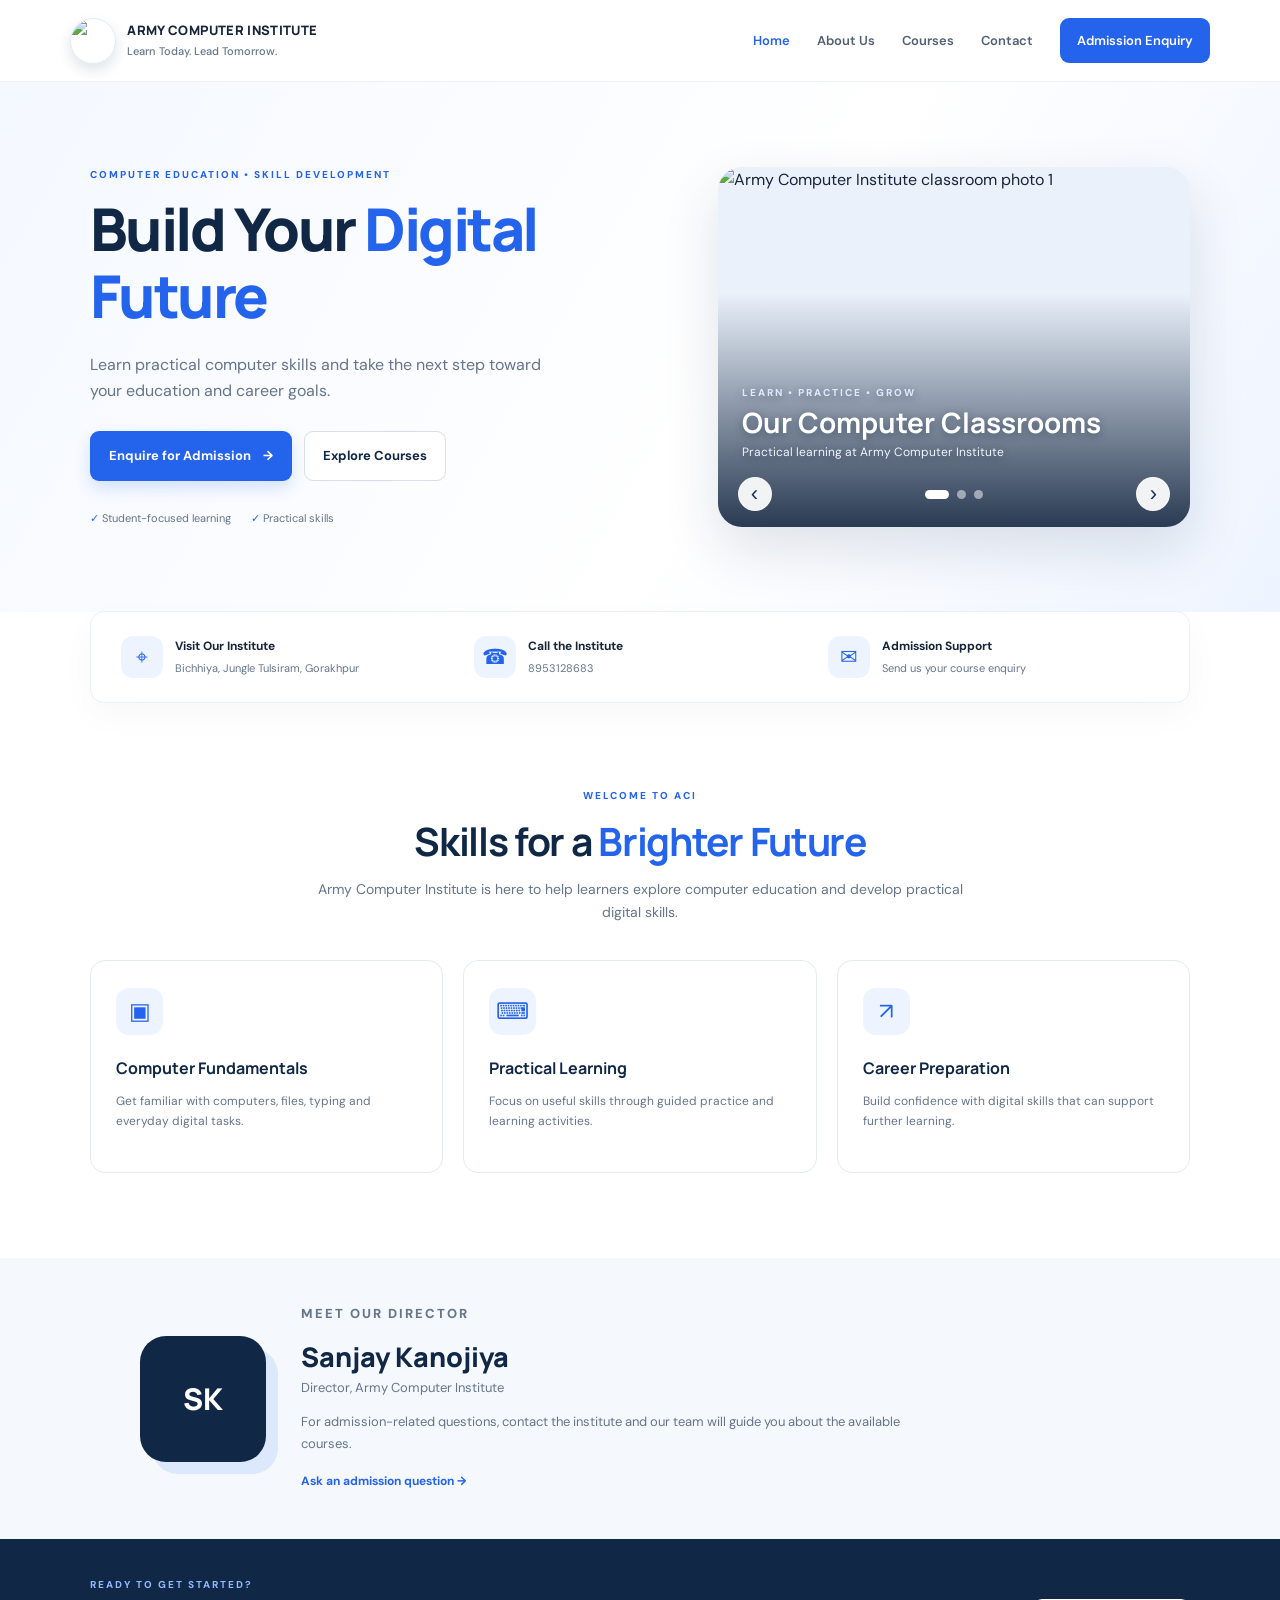
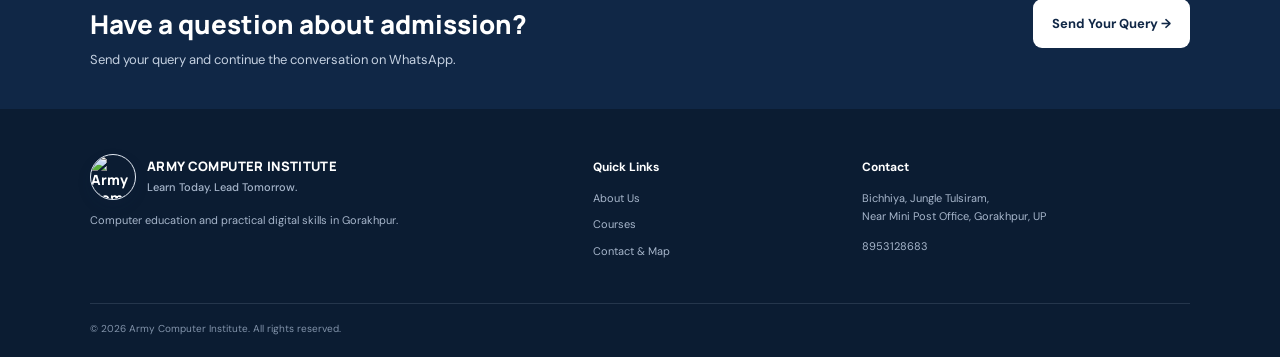
==== commit bb983cd0: "Enhance director photo styling and responsiveness Added styles for director photo section and respon" ====
--- a/index.html
+++ b/index.html
@@ -4,6 +4,13 @@
 <meta charset="utf-8"><meta name="viewport" content="width=device-width, initial-scale=1">
 <title>Army Computer Institute | Gorakhpur</title><link rel="stylesheet" href="style.css">
 <style>.brand-icon.logo-image-wrap{display:inline-flex;align-items:center;justify-content:center;overflow:hidden;padding:0;background:transparent}.brand-icon.logo-image-wrap img{display:block;width:100%;height:100%;object-fit:cover;border-radius:inherit}</style>
+<style>
+/* Home-page-only director photo fix */
+.director-photo-wrap{width:126px;height:126px;min-width:126px;overflow:hidden;border-radius:26px;background:#dce8fb;display:flex;align-items:center;justify-content:center;box-shadow:12px 12px 0 #dce8fb;color:#102746;font-size:30px;font-weight:800}
+.director-photo{display:block;width:100%;height:100%;object-fit:cover;object-position:center top;border-radius:26px}
+.director-photo-wrap.photo-unavailable{background:#102746;color:#fff}
+@media(max-width:600px){.director-photo-wrap{width:104px;height:104px;min-width:104px;border-radius:22px}.director-photo{border-radius:22px}}
+</style>
 </head><body>
 <header class="topbar"><a class="brand" href="index.html"><span class="brand-icon logo-image-wrap"><img src="https://raw.githubusercontent.com/Ashu90435/Ranahospital.Pvt.Ltd/main/institute%20logo" alt="Army Computer Institute logo"></span><span>ARMY COMPUTER INSTITUTE<small>Learn Today. Lead Tomorrow.</small></span></a><button class="menu-toggle" aria-label="Toggle menu" onclick="document.querySelector('.nav').classList.toggle('show')">☰</button><nav class="nav"><a class="active" href="index.html">Home</a><a href="about.html">About Us</a><a href="courses.html">Courses</a><a href="contact.html">Contact</a><a class="nav-cta" href="contact.html#enquiry">Admission Enquiry</a></nav></header>
 <main>
@@ -18,6 +25,6 @@
 </div></section>
 <section class="quick-info"><div><span class="info-icon">⌖</span><span><b>Visit Our Institute</b><small>Bichhiya, Jungle Tulsiram, Gorakhpur</small></span></div><div><span class="info-icon">☎</span><span><b>Call the Institute</b><small>8953128683</small></span></div><div><span class="info-icon">✉</span><span><b>Admission Support</b><small>Send us your course enquiry</small></span></div></section>
 <section class="section"><div class="section-heading"><p class="eyebrow">WELCOME TO ACI</p><h2>Skills for a <span>Brighter Future</span></h2><p>Army Computer Institute is here to help learners explore computer education and develop practical digital skills.</p></div><div class="feature-grid"><article class="feature-card"><div class="feature-icon">▣</div><h3>Computer Fundamentals</h3><p>Get familiar with computers, files, typing and everyday digital tasks.</p></article><article class="feature-card"><div class="feature-icon">⌨</div><h3>Practical Learning</h3><p>Focus on useful skills through guided practice and learning activities.</p></article><article class="feature-card"><div class="feature-icon">↗</div><h3>Career Preparation</h3><p>Build confidence with digital skills that can support further learning.</p></article></div></section>
-<section class="director"><div class="director-mark"> <img src="https://raw.githubusercontent.com/Ashu90435/Ranahospital.Pvt.Ltd/main/director%20photo.JPG" ></div><div><p class="eyebrow">MEET OUR DIRECTOR</p><h2>Sanjay Kanojiya</h2><p class="muted">Director, Army Computer Institute</p><p>For admission-related questions, contact the institute and our team will guide you about the available courses.</p><a class="text-link" href="contact.html#enquiry">Ask an admission question →</a></div></section>
+<section class="director"><div class="director-mark director-photo-wrap"><img class="director-photo" src="https://raw.githubusercontent.com/Ashu90435/Ranahospital.Pvt.Ltd/main/director%20photo.JPG" alt="Sanjay Kanojiya, Director of Army Computer Institute" loading="lazy" onerror="this.style.display='none';this.parentElement.classList.add('photo-unavailable');this.parentElement.textContent='SK';"></div><div><p class="eyebrow">MEET OUR DIRECTOR</p><h2>Sanjay Kanojiya</h2><p class="muted">Director, Army Computer Institute</p><p>For admission-related questions, contact the institute and our team will guide you about the available courses.</p><a class="text-link" href="contact.html#enquiry">Ask an admission question →</a></div></section>
 <section class="cta-band"><div><p class="eyebrow">READY TO GET STARTED?</p><h2>Have a question about admission?</h2><p>Send your query and continue the conversation on WhatsApp.</p></div><a class="btn light" href="contact.html#enquiry">Send Your Query →</a></section>
 </main><footer class="footer"><div><a class="brand footer-brand" href="index.html"><span class="brand-icon logo-image-wrap"><img src="https://raw.githubusercontent.com/Ashu90435/Ranahospital.Pvt.Ltd/main/institute%20logo" alt="Army Computer Institute logo"></span><span>ARMY COMPUTER INSTITUTE<small>Learn Today. Lead Tomorrow.</small></span></a><p>Computer education and practical digital skills in Gorakhpur.</p></div><div><b>Quick Links</b><a href="about.html">About Us</a><a href="courses.html">Courses</a><a href="contact.html">Contact & Map</a></div><div><b>Contact</b><p>Bichhiya, Jungle Tulsiram,<br>Near Mini Post Office, Gorakhpur, UP</p><a href="tel:+918953128683">8953128683</a></div><div class="copyright">© <span id="year"></span> Army Computer Institute. All rights reserved.</div></footer><script src="script.js"></script></body></html>
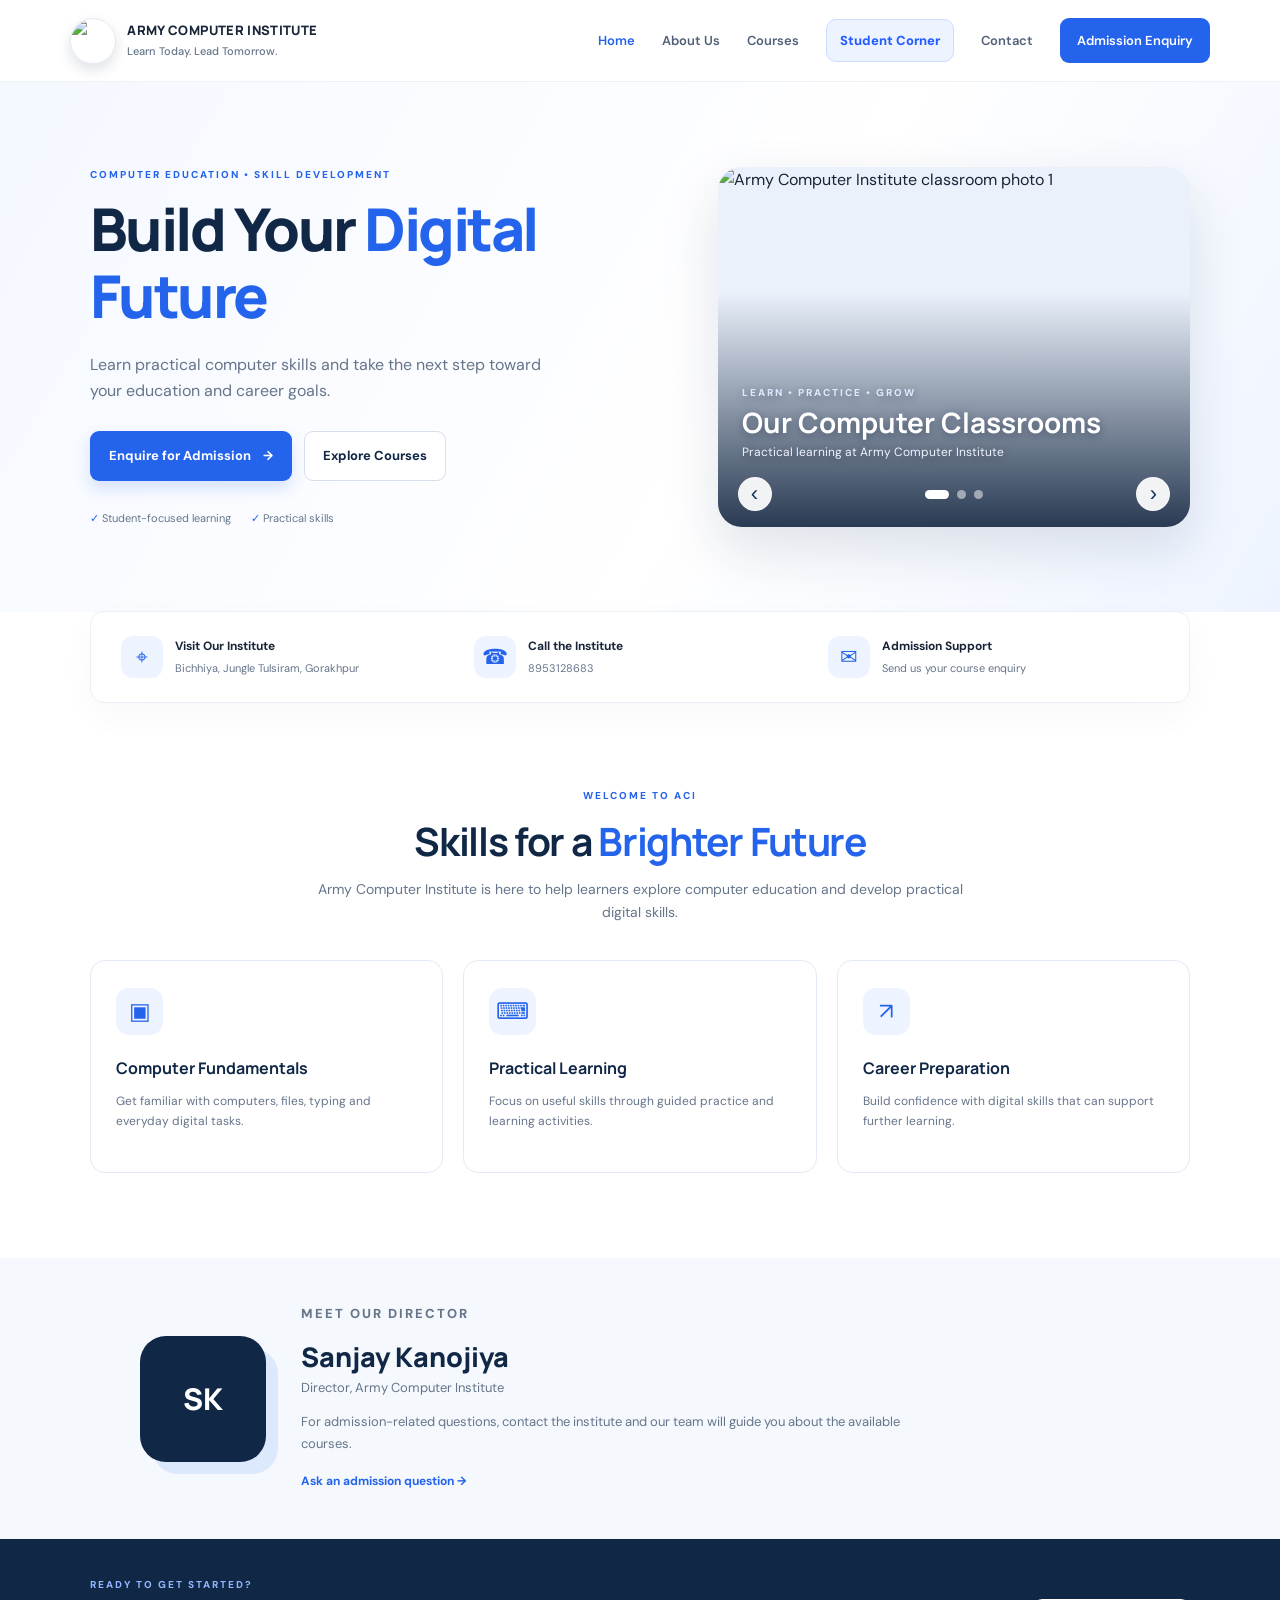
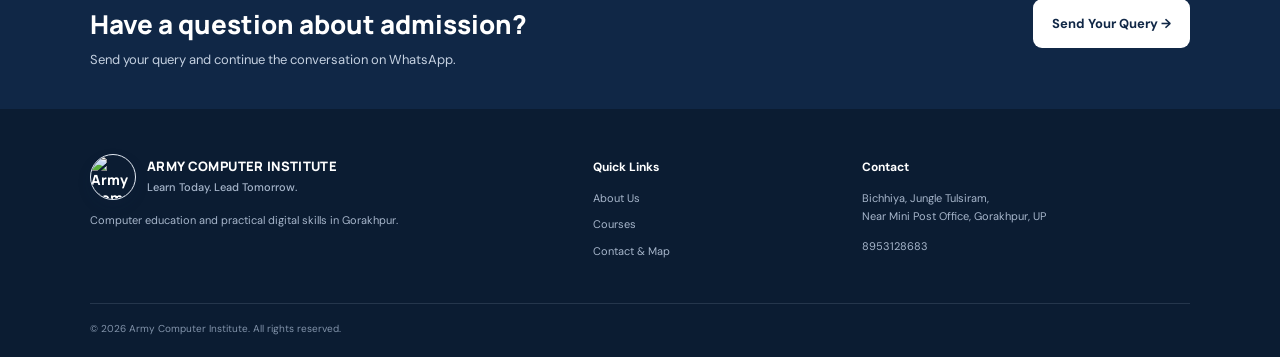
==== commit 2366cad7: "Add Student Corner link to topbar navigation" ====
--- a/index.html
+++ b/index.html
@@ -11,8 +11,9 @@
 .director-photo-wrap.photo-unavailable{background:#102746;color:#fff}
 @media(max-width:600px){.director-photo-wrap{width:104px;height:104px;min-width:104px;border-radius:22px}.director-photo{border-radius:22px}}
 </style>
+<style>.nav a.student-corner-nav{color:#245cff;font-weight:800;background:#edf3ff;border:1px solid #cbdcff;border-radius:10px;padding:10px 13px}</style>
 </head><body>
-<header class="topbar"><a class="brand" href="index.html"><span class="brand-icon logo-image-wrap"><img src="https://raw.githubusercontent.com/Ashu90435/Ranahospital.Pvt.Ltd/main/institute%20logo" alt="Army Computer Institute logo"></span><span>ARMY COMPUTER INSTITUTE<small>Learn Today. Lead Tomorrow.</small></span></a><button class="menu-toggle" aria-label="Toggle menu" onclick="document.querySelector('.nav').classList.toggle('show')">☰</button><nav class="nav"><a class="active" href="index.html">Home</a><a href="about.html">About Us</a><a href="courses.html">Courses</a><a href="contact.html">Contact</a><a class="nav-cta" href="contact.html#enquiry">Admission Enquiry</a></nav></header>
+<header class="topbar"><a class="brand" href="index.html"><span class="brand-icon logo-image-wrap"><img src="https://raw.githubusercontent.com/Ashu90435/Ranahospital.Pvt.Ltd/main/institute%20logo" alt="Army Computer Institute logo"></span><span>ARMY COMPUTER INSTITUTE<small>Learn Today. Lead Tomorrow.</small></span></a><button class="menu-toggle" aria-label="Toggle menu" onclick="document.querySelector('.nav').classList.toggle('show')">☰</button><nav class="nav"><a class="active" href="index.html">Home</a><a href="about.html">About Us</a><a href="courses.html">Courses</a><a class="student-corner-nav" href="student-corner.html">Student Corner</a><a href="contact.html">Contact</a><a class="nav-cta" href="contact.html#enquiry">Admission Enquiry</a></nav></header>
 <main>
 <section class="hero"><div class="hero-content"><p class="eyebrow">COMPUTER EDUCATION • SKILL DEVELOPMENT</p><h1>Build Your <span>Digital Future</span></h1><p class="hero-copy">Learn practical computer skills and take the next step toward your education and career goals.</p><div class="hero-actions"><a class="btn primary" href="contact.html#enquiry">Enquire for Admission <span>→</span></a><a class="btn outline" href="courses.html">Explore Courses</a></div><div class="hero-meta"><span>✓ Student-focused learning</span><span>✓ Practical skills</span></div></div><div class="hero-art classroom-slideshow" aria-label="Army Computer Institute classroom photo slideshow">
 <div class="slides">
